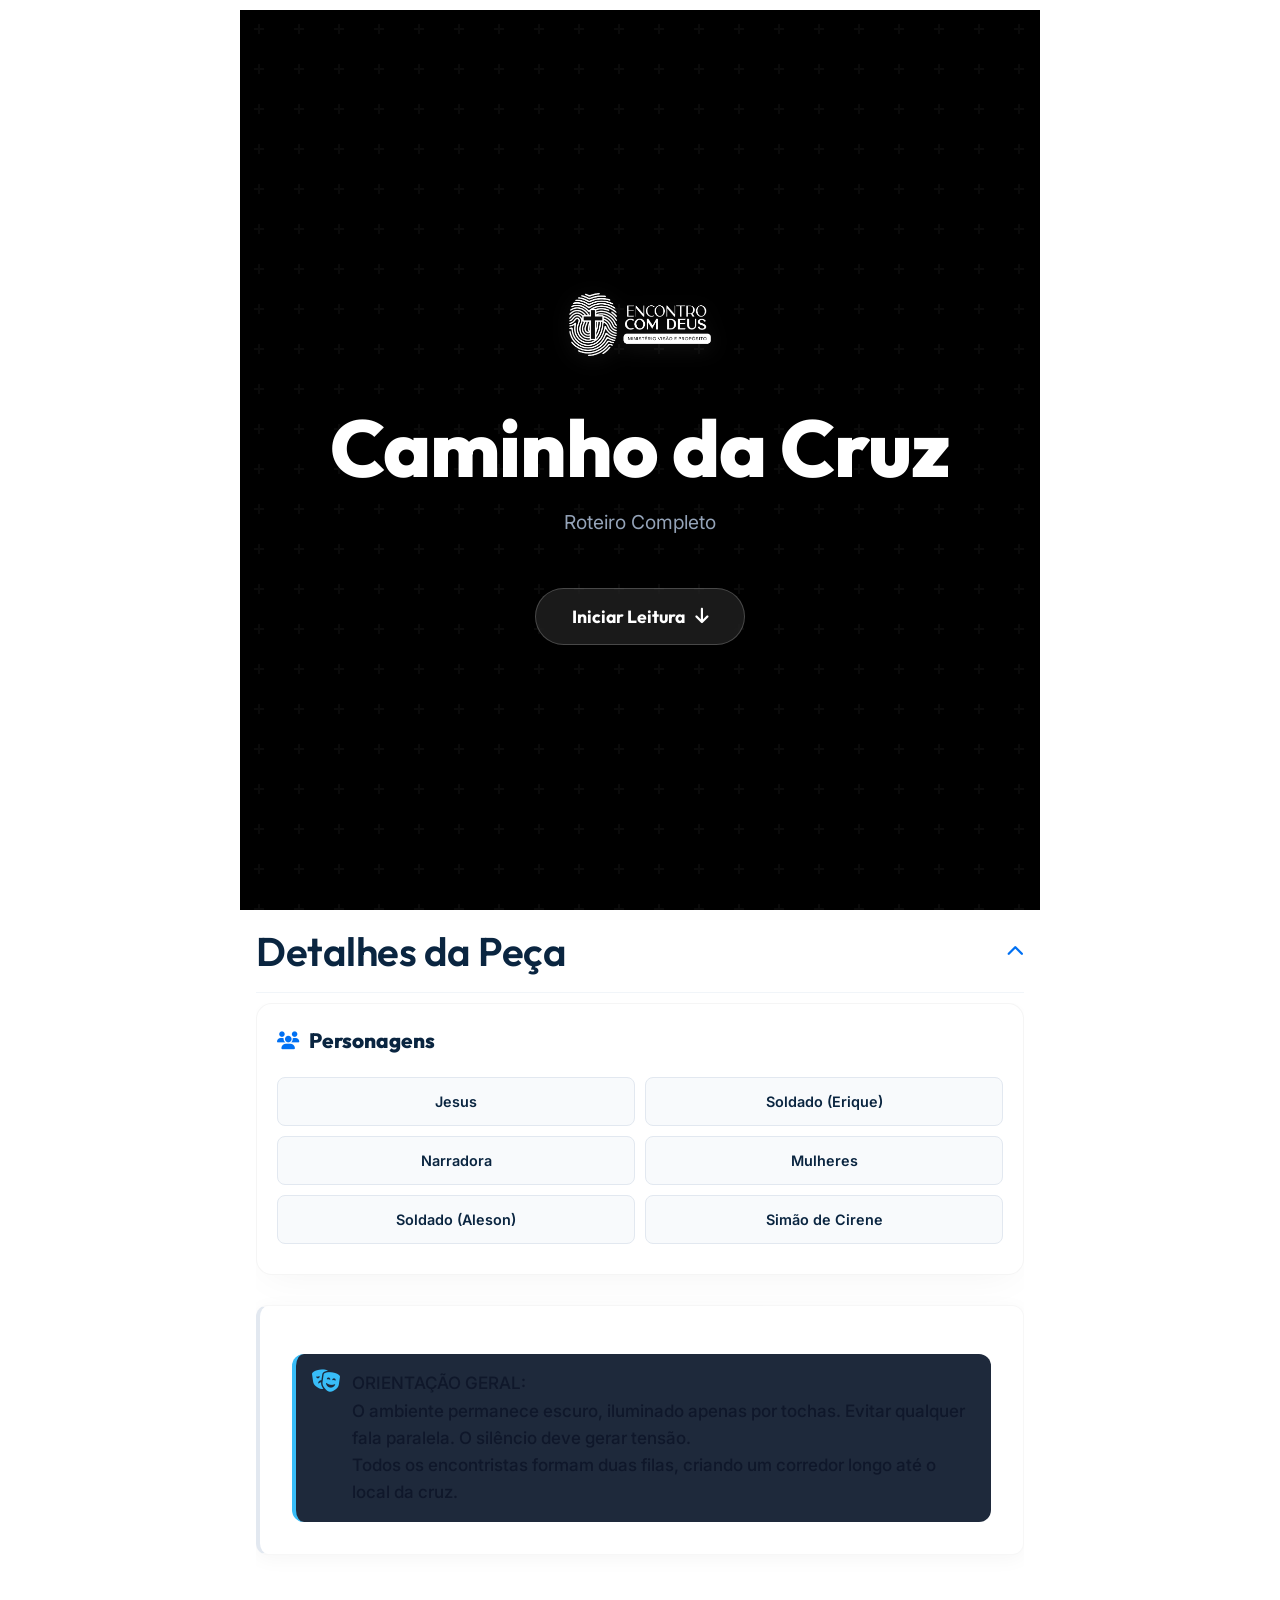
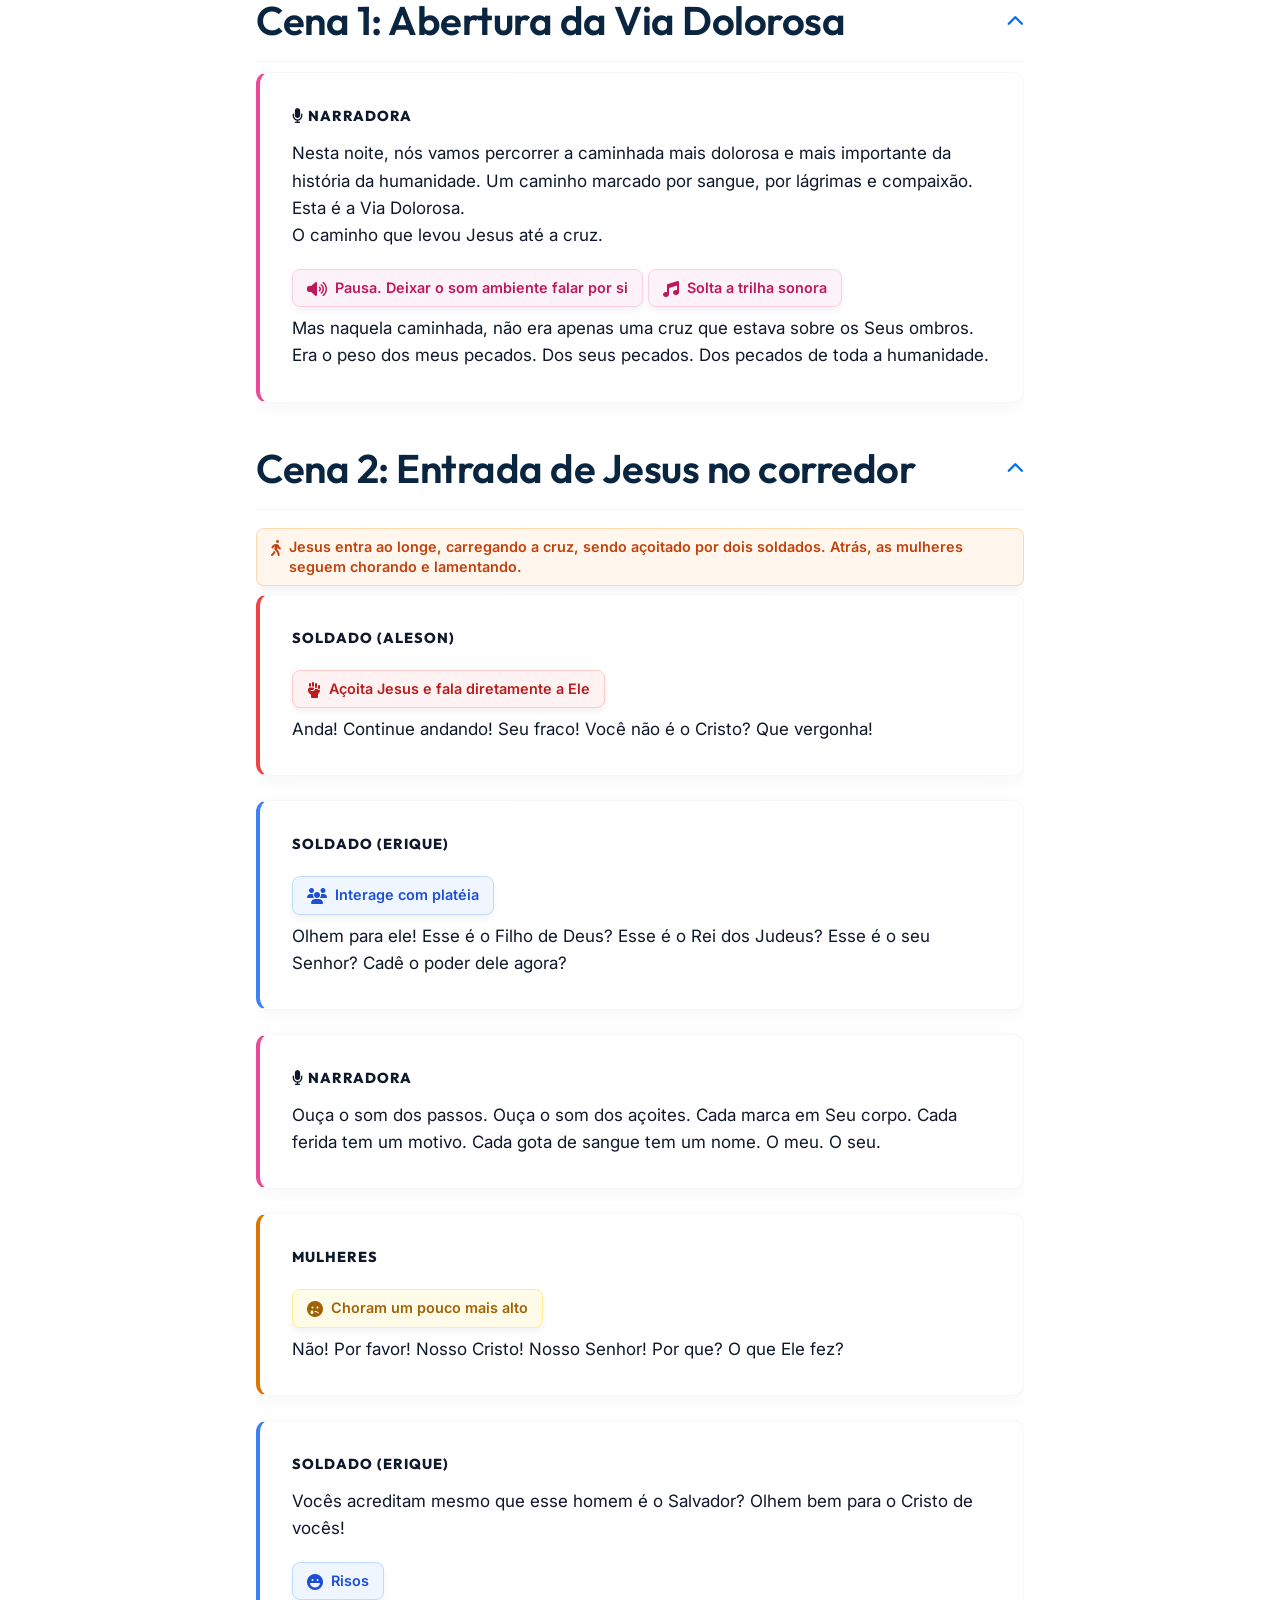
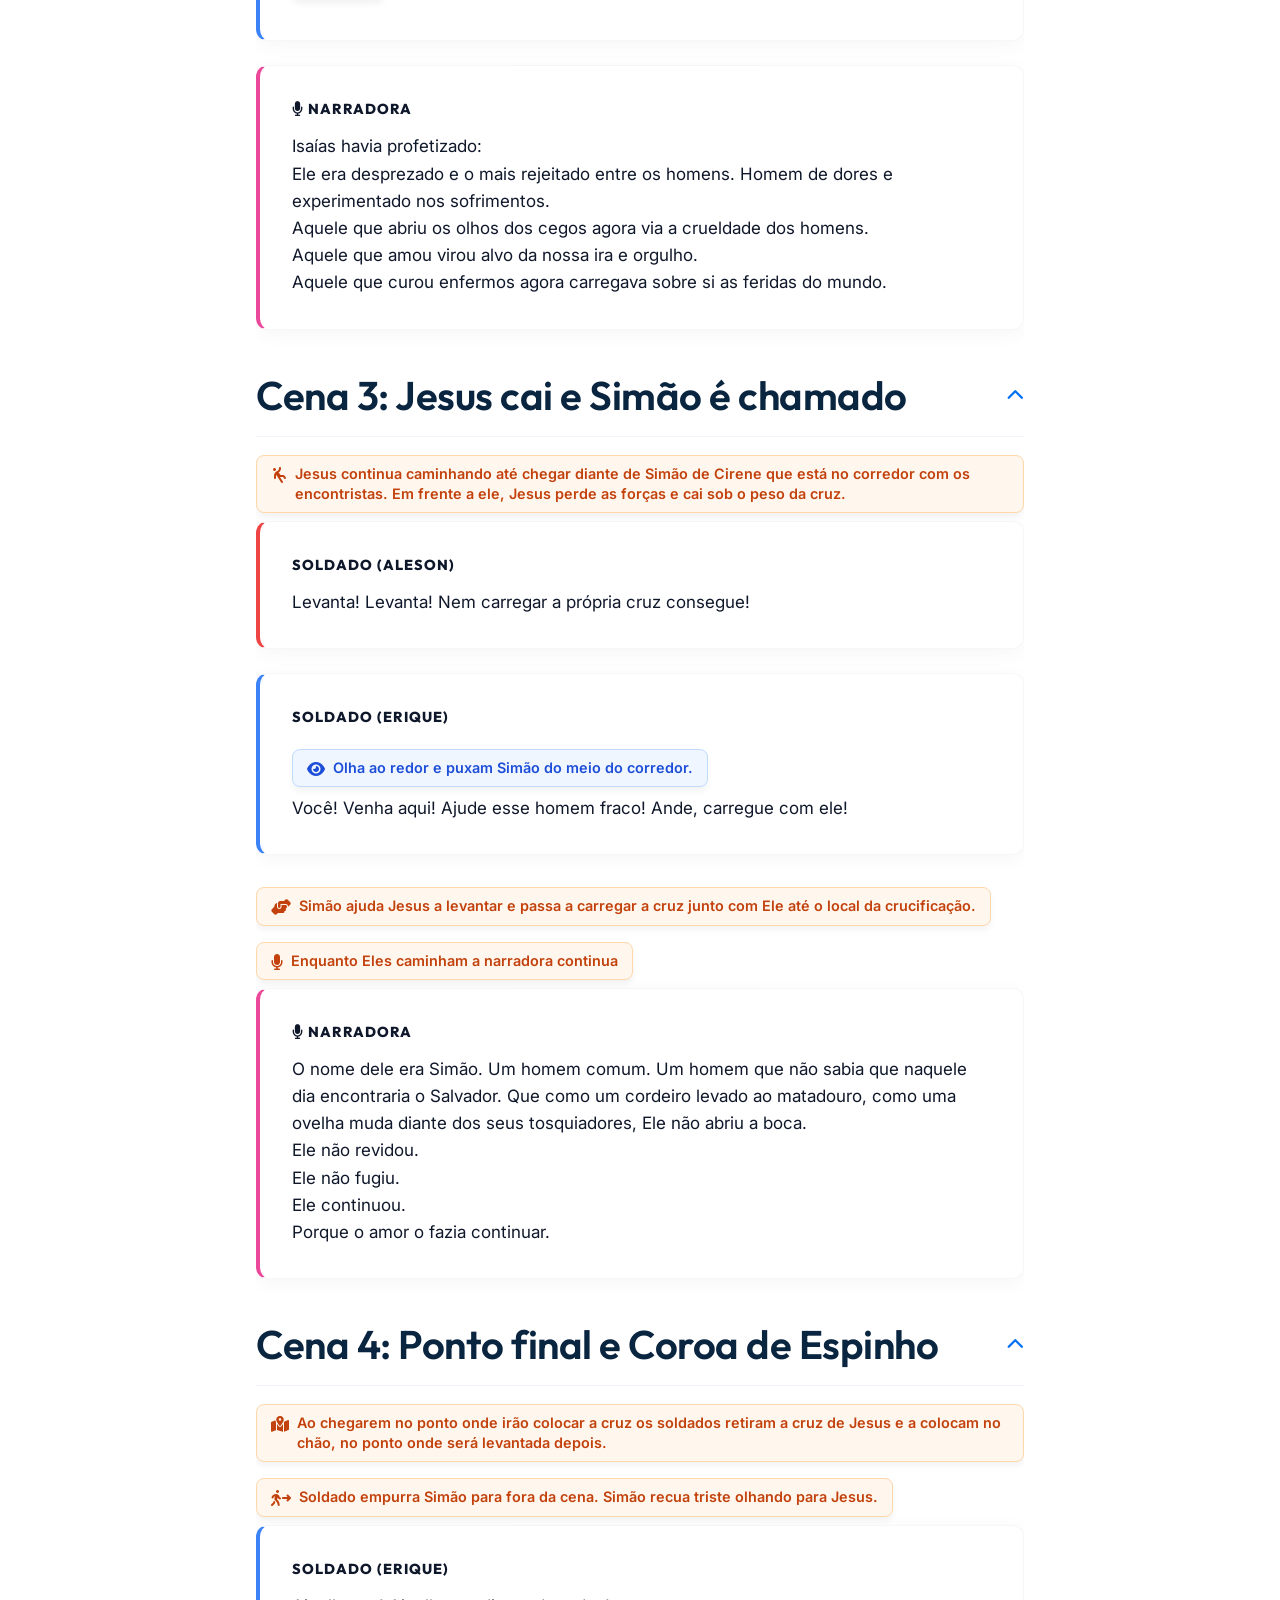
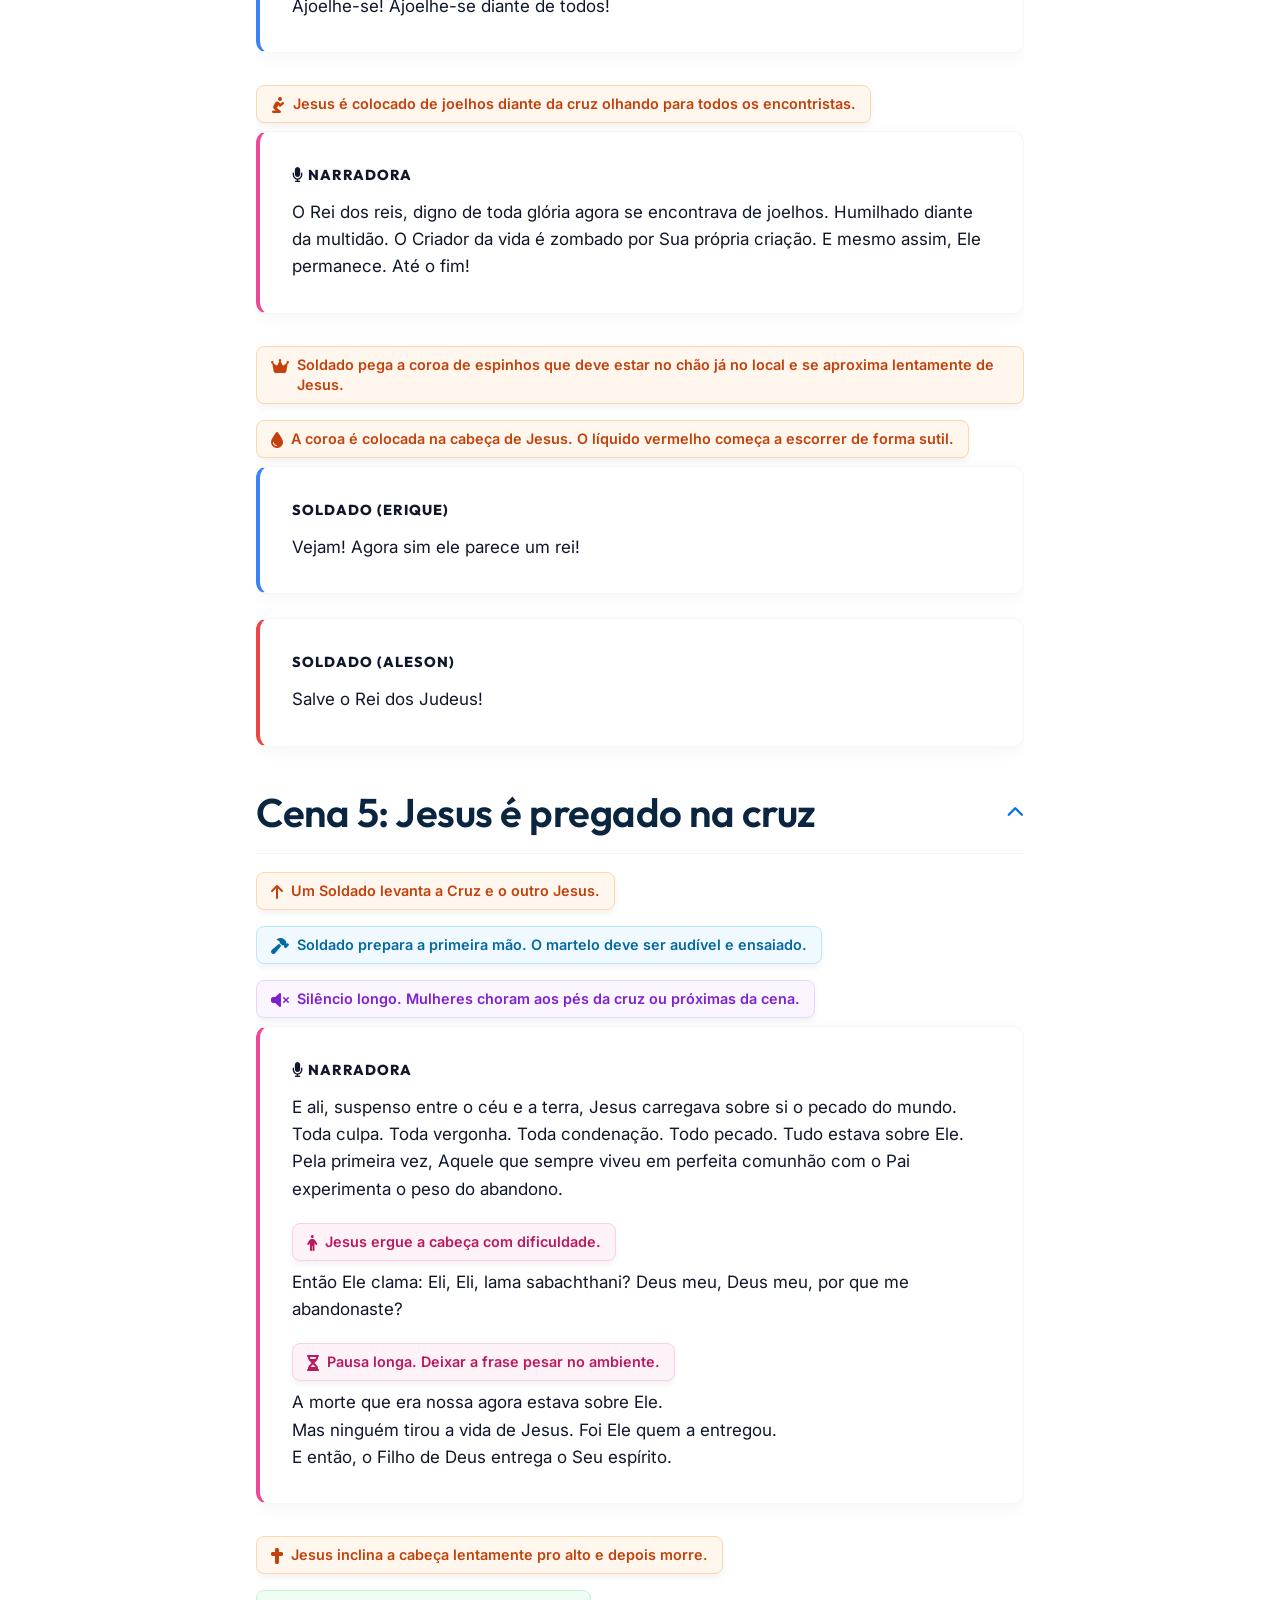
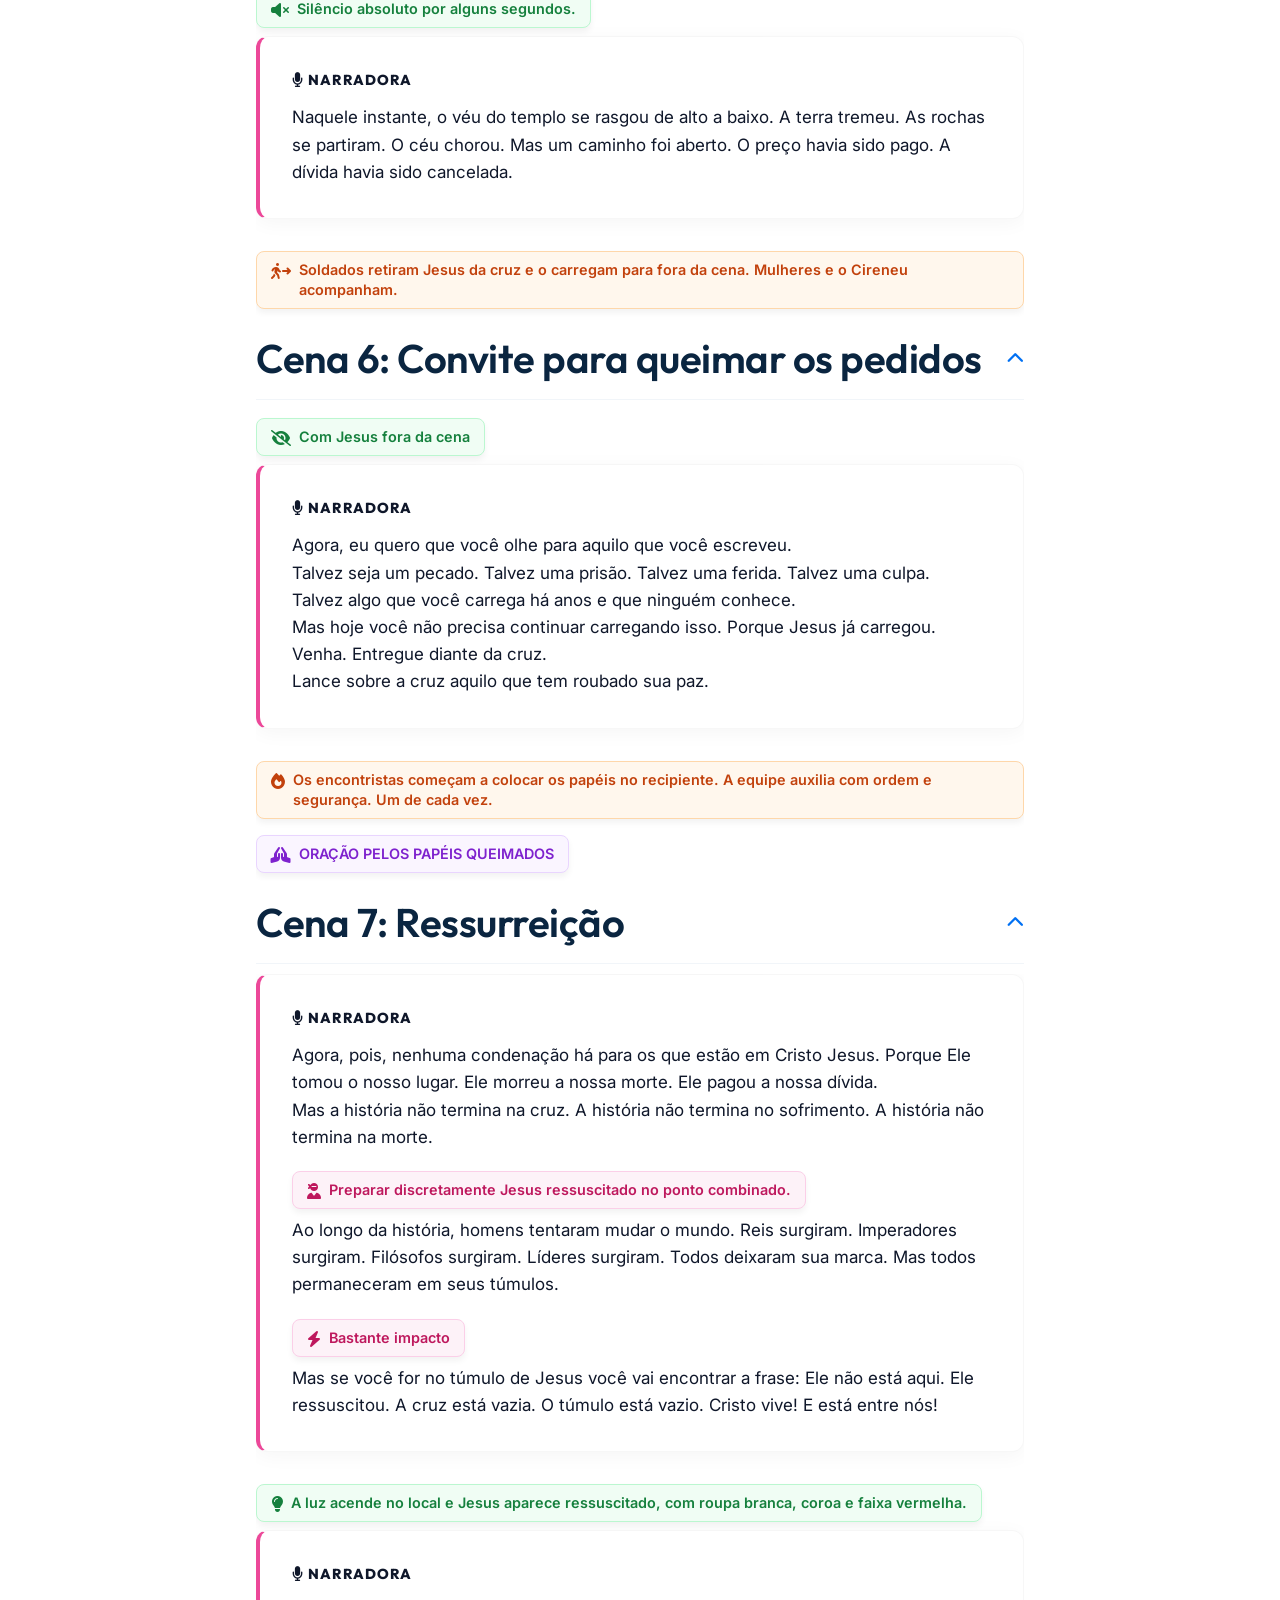
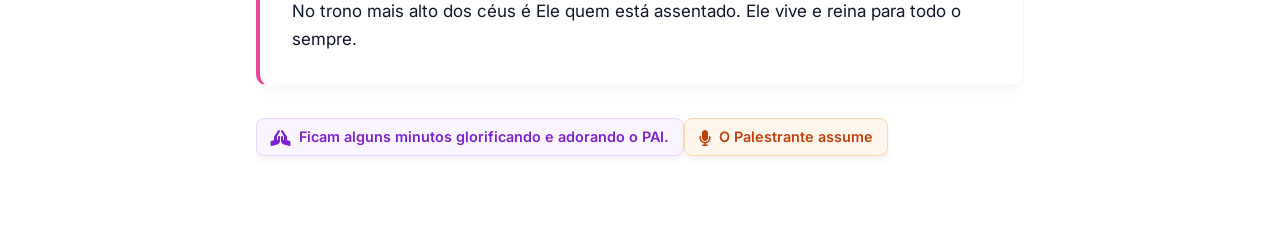
==== index.html @ 84a4c834 "Mover arquivos do WebApp para a raiz do repositório para o Vercel e remover markdown antigo" ====
﻿<!DOCTYPE html>
<html lang="pt-BR">
<head>
    <meta charset="UTF-8">
    <meta name="viewport" content="width=device-width, initial-scale=1.0">
    <title>Caminho da Cruz - Roteiro</title>
    <link rel="preconnect" href="https://fonts.googleapis.com">
    <link rel="preconnect" href="https://fonts.gstatic.com" crossorigin>
    <link href="https://fonts.googleapis.com/css2?family=Inter:wght@300;400;500;600;700&family=Outfit:wght@400;500;600;700;800&display=swap" rel="stylesheet">
    <link rel="stylesheet" href="https://cdnjs.cloudflare.com/ajax/libs/font-awesome/6.4.0/css/all.min.css">
    <link rel="icon" type="image/svg+xml" href="favicon.svg">
    <link rel="stylesheet" href="style.css">

    <meta property="og:title" content="Caminho da Cruz - Roteiro Teatral">
    <meta property="og:description" content="Roteiro completo da peça teatral 'Caminho da Cruz'.">
    <meta property="og:image" content="simbol-encontro-horizontal-claro.png">
    <meta property="og:url" content="">
    <meta property="og:type" content="website">
    <meta name="twitter:card" content="summary_large_image">
</head>
<body>

<nav class="top-nav hidden" id="top-nav">
    <div class="nav-content">
        <div class="header-left">
            <button id="menu-btn" aria-label="Menu" onclick="toggleMenu()"><i class="fa-solid fa-bars"></i></button>
            <span class="current-scene-title" id="current-scene">Detalhes da Peça</span>
        </div>
        <div class="header-right">
            <span class="progress-text" id="progress-text">0%</span>
            <button id="fullscreen-btn" aria-label="Tela Cheia" title="Tela Cheia" onclick="toggleFullscreen()"><i class="fa-solid fa-expand"></i></button>
        </div>
    </div>
    <div class="progress-bar-container">
        <div class="progress-bar" id="progress-bar"></div>
    </div>
</nav>

<!-- Drawer Menu -->
<div class="drawer-overlay" id="drawer-overlay" onclick="toggleMenu()"></div>
<div class="drawer-menu" id="drawer-menu">
    <div class="drawer-header">
        <h3>Índice</h3>
        <button id="close-menu-btn" onclick="toggleMenu()" title="Fechar menu" aria-label="Fechar menu"><i class="fa-solid fa-xmark"></i></button>
    </div>
    <ul class="drawer-list" id="drawer-list">
        <!-- JS vai preencher -->
    </ul>
</div>

<main>
    <!-- Hero Section -->
    <section class="hero" id="scene-1" data-title="Capa">
        <div class="hero-content">
            <img src="simbol-encontro-horizontal-claro.png" alt="Encontro com Deus" class="hero-logo">
            <h1 class="hero-title">Caminho da Cruz</h1>
            <p class="hero-subtitle">Roteiro Completo</p>
            <button class="btn-primary" onclick="startReading()">Iniciar Leitura <i class="fa-solid fa-arrow-down"></i></button>
        </div>
    </section>

    <!-- Scene 1: Detalhes -->
    <section class="scene-section expanded" id="scene-2" data-title="Detalhes da Peça">
        <div class="scene-header accordion-header" onclick="toggleScene(this)">
            <div class="scene-title-wrapper">
                <h2 class="scene-title">Detalhes da Peça</h2>
                <i class="fa-solid fa-chevron-down toggle-icon"></i>
            </div>
            <div class="scene-divider"></div>
        </div>
        <div class="scene-content">
            <div class="card info-card">
                <h3><i class="fa-solid fa-users"></i> Personagens</h3>
                <div class="characters-grid">
                    <div class="char-item">Jesus</div>
                    <div class="char-item">Narradora</div>
                    <div class="char-item">Soldado (Aleson)</div>
                    <div class="char-item">Soldado (Erique)</div>
                    <div class="char-item">Mulheres</div>
                    <div class="char-item">Simão de Cirene</div>
                </div>
            </div>
            <div class="dialogue-card">
                <p class="block-direction"><i class="fa-solid fa-masks-theater"></i> ORIENTAÇÃO GERAL:<br>O ambiente permanece escuro, iluminado apenas por tochas. Evitar qualquer fala paralela. O silêncio deve gerar tensão.<br>Todos os encontristas formam duas filas, criando um corredor longo até o local da cruz.</p>
            </div>
        </div>
    </section>

    <!-- Cena 1 -->
    <section class="scene-section expanded" id="scene-3" data-title="Cena 1: Abertura da Via Dolorosa">
        <div class="scene-header accordion-header" onclick="toggleScene(this)">
            <div class="scene-title-wrapper">
                <h2 class="scene-title">Cena 1: Abertura da Via Dolorosa</h2>
                <i class="fa-solid fa-chevron-down toggle-icon"></i>
            </div>
            <div class="scene-divider"></div>
        </div>
        <div class="scene-content">
            <div class="dialogue-card c-narracao">
                <div class="char-header narrador-header"><div class="char-main"><i class="fa-solid fa-microphone"></i> NARRADORA</div></div>
                <p>Nesta noite, nós vamos percorrer a caminhada mais dolorosa e mais importante da história da humanidade. Um caminho marcado por sangue, por lágrimas e compaixão.<br>Esta é a Via Dolorosa.<br>O caminho que levou Jesus até a cruz.</p>
                <span class="stage-direction sd-audio"><i class="fa-solid fa-volume-high"></i> Pausa. Deixar o som ambiente falar por si</span>
                <span class="stage-direction sd-audio"><i class="fa-solid fa-music"></i> Solta a trilha sonora</span>
                <p>Mas naquela caminhada, não era apenas uma cruz que estava sobre os Seus ombros. Era o peso dos meus pecados. Dos seus pecados. Dos pecados de toda a humanidade.</p>
            </div>
        </div>
    </section>

    <!-- Cena 2 -->
    <section class="scene-section expanded" id="scene-4" data-title="Cena 2: Entrada de Jesus no corredor">
        <div class="scene-header accordion-header" onclick="toggleScene(this)">
            <div class="scene-title-wrapper">
                <h2 class="scene-title">Cena 2: Entrada de Jesus no corredor</h2>
                <i class="fa-solid fa-chevron-down toggle-icon"></i>
            </div>
            <div class="scene-divider"></div>
        </div>
        <div class="scene-content">
            <span class="stage-direction sd-action"><i class="fa-solid fa-person-walking"></i> Jesus entra ao longe, carregando a cruz, sendo açoitado por dois soldados. Atrás, as mulheres seguem chorando e lamentando.</span>
            <div class="dialogue-card c-soldado1">
                <div class="char-header"><div class="char-main">SOLDADO (ALESON)</div></div>
                <span class="stage-direction sd-action"><i class="fa-solid fa-hand-fist"></i> Açoita Jesus e fala diretamente a Ele</span>
                <p>Anda! Continue andando! Seu fraco! Você não é o Cristo? Que vergonha!</p>
            </div>
            <div class="dialogue-card c-soldado2">
                <div class="char-header"><div class="char-main">SOLDADO (ERIQUE)</div></div>
                <span class="stage-direction sd-emotion"><i class="fa-solid fa-users"></i> Interage com platéia</span>
                <p>Olhem para ele! Esse é o Filho de Deus? Esse é o Rei dos Judeus? Esse é o seu Senhor? Cadê o poder dele agora?</p>
            </div>
            <div class="dialogue-card c-narracao">
                <div class="char-header narrador-header"><div class="char-main"><i class="fa-solid fa-microphone"></i> NARRADORA</div></div>
                <p>Ouça o som dos passos. Ouça o som dos açoites. Cada marca em Seu corpo. Cada ferida tem um motivo. Cada gota de sangue tem um nome. O meu. O seu.</p>
            </div>
            <div class="dialogue-card c-mulheres">
                <div class="char-header"><div class="char-main">MULHERES</div></div>
                <span class="stage-direction sd-emotion"><i class="fa-solid fa-face-sad-tear"></i> Choram um pouco mais alto</span>
                <p>Não! Por favor! Nosso Cristo! Nosso Senhor! Por que? O que Ele fez?</p>
            </div>
            <div class="dialogue-card c-soldado2">
                <div class="char-header"><div class="char-main">SOLDADO (ERIQUE)</div></div>
                <p>Vocês acreditam mesmo que esse homem é o Salvador? Olhem bem para o Cristo de vocês!</p>
                <span class="stage-direction sd-emotion"><i class="fa-solid fa-face-laugh"></i> Risos</span>
            </div>
            <div class="dialogue-card c-narracao">
                <div class="char-header narrador-header"><div class="char-main"><i class="fa-solid fa-microphone"></i> NARRADORA</div></div>
                <p>Isaías havia profetizado:<br>Ele era desprezado e o mais rejeitado entre os homens. Homem de dores e experimentado nos sofrimentos.<br>Aquele que abriu os olhos dos cegos agora via a crueldade dos homens.<br>Aquele que amou virou alvo da nossa ira e orgulho.<br>Aquele que curou enfermos agora carregava sobre si as feridas do mundo.</p>
            </div>
        </div>
    </section>

    <!-- Cena 3 -->
    <section class="scene-section expanded" id="scene-5" data-title="Cena 3: Jesus cai e Simão é chamado">
        <div class="scene-header accordion-header" onclick="toggleScene(this)">
            <div class="scene-title-wrapper">
                <h2 class="scene-title">Cena 3: Jesus cai e Simão é chamado</h2>
                <i class="fa-solid fa-chevron-down toggle-icon"></i>
            </div>
            <div class="scene-divider"></div>
        </div>
        <div class="scene-content">
            <span class="stage-direction sd-action"><i class="fa-solid fa-person-falling"></i> Jesus continua caminhando até chegar diante de Simão de Cirene que está no corredor com os encontristas. Em frente a ele, Jesus perde as forças e cai sob o peso da cruz.</span>
            <div class="dialogue-card c-soldado1">
                <div class="char-header"><div class="char-main">SOLDADO (ALESON)</div></div>
                <p>Levanta! Levanta! Nem carregar a própria cruz consegue!</p>
            </div>
            <div class="dialogue-card c-soldado2">
                <div class="char-header"><div class="char-main">SOLDADO (ERIQUE)</div></div>
                <span class="stage-direction sd-action"><i class="fa-solid fa-eye"></i> Olha ao redor e puxam Simão do meio do corredor.</span>
                <p>Você! Venha aqui! Ajude esse homem fraco! Ande, carregue com ele!</p>
            </div>
            <span class="stage-direction sd-action"><i class="fa-solid fa-handshake-angle"></i> Simão ajuda Jesus a levantar e passa a carregar a cruz junto com Ele até o local da crucificação.</span>
            <span class="stage-direction sd-action"><i class="fa-solid fa-microphone"></i> Enquanto Eles caminham a narradora continua</span>
            <div class="dialogue-card c-narracao">
                <div class="char-header narrador-header"><div class="char-main"><i class="fa-solid fa-microphone"></i> NARRADORA</div></div>
                <p>O nome dele era Simão. Um homem comum. Um homem que não sabia que naquele dia encontraria o Salvador. Que como um cordeiro levado ao matadouro, como uma ovelha muda diante dos seus tosquiadores, Ele não abriu a boca.<br>Ele não revidou.<br>Ele não fugiu.<br>Ele continuou.<br>Porque o amor o fazia continuar.</p>
            </div>
        </div>
    </section>

    <!-- Cena 4 -->
    <section class="scene-section expanded" id="scene-6" data-title="Cena 4: Ponto final e Coroa de Espinho">
        <div class="scene-header accordion-header" onclick="toggleScene(this)">
            <div class="scene-title-wrapper">
                <h2 class="scene-title">Cena 4: Ponto final e Coroa de Espinho</h2>
                <i class="fa-solid fa-chevron-down toggle-icon"></i>
            </div>
            <div class="scene-divider"></div>
        </div>
        <div class="scene-content">
            <span class="stage-direction sd-action"><i class="fa-solid fa-map-location-dot"></i> Ao chegarem no ponto onde irão colocar a cruz os soldados retiram a cruz de Jesus e a colocam no chão, no ponto onde será levantada depois.</span><span class="stage-direction sd-action"><i class="fa-solid fa-person-walking-arrow-right"></i> Soldado empurra Simão para fora da cena. Simão recua triste olhando para Jesus.</span>
            <div class="dialogue-card c-soldado2">
                <div class="char-header"><div class="char-main">SOLDADO (ERIQUE)</div></div>
                <p>Ajoelhe-se! Ajoelhe-se diante de todos!</p>
            </div>
            <span class="stage-direction sd-action"><i class="fa-solid fa-person-praying"></i> Jesus é colocado de joelhos diante da cruz olhando para todos os encontristas.</span>
            <div class="dialogue-card c-narracao">
                <div class="char-header narrador-header"><div class="char-main"><i class="fa-solid fa-microphone"></i> NARRADORA</div></div>
                <p>O Rei dos reis, digno de toda glória agora se encontrava de joelhos. Humilhado diante da multidão. O Criador da vida é zombado por Sua própria criação. E mesmo assim, Ele permanece. Até o fim!</p>
            </div>
            <span class="stage-direction sd-action"><i class="fa-solid fa-crown"></i> Soldado pega a coroa de espinhos que deve estar no chão já no local e se aproxima lentamente de Jesus.</span><span class="stage-direction sd-action"><i class="fa-solid fa-droplet"></i> A coroa é colocada na cabeça de Jesus. O líquido vermelho começa a escorrer de forma sutil.</span>
            <div class="dialogue-card c-soldado2">
                <div class="char-header"><div class="char-main">SOLDADO (ERIQUE)</div></div>
                <p>Vejam! Agora sim ele parece um rei!</p>
            </div>
            <div class="dialogue-card c-soldado1">
                <div class="char-header"><div class="char-main">SOLDADO (ALESON)</div></div>
                <p>Salve o Rei dos Judeus!</p>
            </div>
        </div>
    </section>

    <!-- Cena 5 -->
    <section class="scene-section expanded" id="scene-7" data-title="Cena 5: Jesus é pregado na cruz">
        <div class="scene-header accordion-header" onclick="toggleScene(this)">
            <div class="scene-title-wrapper">
                <h2 class="scene-title">Cena 5: Jesus é pregado na cruz</h2>
                <i class="fa-solid fa-chevron-down toggle-icon"></i>
            </div>
            <div class="scene-divider"></div>
        </div>
        <div class="scene-content">
            <span class="stage-direction sd-action"><i class="fa-solid fa-arrow-up"></i> Um Soldado levanta a Cruz e o outro Jesus.</span><span class="stage-direction sd-audio"><i class="fa-solid fa-hammer"></i> Soldado prepara a primeira mão. O martelo deve ser audível e ensaiado.</span><span class="stage-direction sd-emotion"><i class="fa-solid fa-volume-xmark"></i> Silêncio longo. Mulheres choram aos pés da cruz ou próximas da cena.</span>
            <div class="dialogue-card c-narracao">
                <div class="char-header narrador-header"><div class="char-main"><i class="fa-solid fa-microphone"></i> NARRADORA</div></div>
                <p>E ali, suspenso entre o céu e a terra, Jesus carregava sobre si o pecado do mundo.<br>Toda culpa. Toda vergonha. Toda condenação. Todo pecado. Tudo estava sobre Ele.<br>Pela primeira vez, Aquele que sempre viveu em perfeita comunhão com o Pai experimenta o peso do abandono.</p>
                <span class="stage-direction sd-action"><i class="fa-solid fa-person"></i> Jesus ergue a cabeça com dificuldade.</span>
                <p>Então Ele clama: Eli, Eli, lama sabachthani? Deus meu, Deus meu, por que me abandonaste?</p>
                <span class="stage-direction sd-tech"><i class="fa-solid fa-hourglass-half"></i> Pausa longa. Deixar a frase pesar no ambiente.</span>
                <p>A morte que era nossa agora estava sobre Ele.<br>Mas ninguém tirou a vida de Jesus. Foi Ele quem a entregou.<br>E então, o Filho de Deus entrega o Seu espírito.</p>
            </div>
            <span class="stage-direction sd-action"><i class="fa-solid fa-cross"></i> Jesus inclina a cabeça lentamente pro alto e depois morre.</span><span class="stage-direction sd-tech"><i class="fa-solid fa-volume-xmark"></i> Silêncio absoluto por alguns segundos.</span>
            <div class="dialogue-card c-narracao">
                <div class="char-header narrador-header"><div class="char-main"><i class="fa-solid fa-microphone"></i> NARRADORA</div></div>
                <p>Naquele instante, o véu do templo se rasgou de alto a baixo. A terra tremeu. As rochas se partiram. O céu chorou. Mas um caminho foi aberto. O preço havia sido pago. A dívida havia sido cancelada.</p>
            </div>
            <span class="stage-direction sd-action"><i class="fa-solid fa-person-walking-arrow-right"></i> Soldados retiram Jesus da cruz e o carregam para fora da cena. Mulheres e o Cireneu acompanham.</span>
        </div>
    </section>

    <!-- Cena 6 -->
    <section class="scene-section expanded" id="scene-8" data-title="Cena 6: Convite para queimar os pedidos">
        <div class="scene-header accordion-header" onclick="toggleScene(this)">
            <div class="scene-title-wrapper">
                <h2 class="scene-title">Cena 6: Convite para queimar os pedidos</h2>
                <i class="fa-solid fa-chevron-down toggle-icon"></i>
            </div>
            <div class="scene-divider"></div>
        </div>
        <div class="scene-content">
            <span class="stage-direction sd-tech"><i class="fa-solid fa-eye-slash"></i> Com Jesus fora da cena</span>
            <div class="dialogue-card c-narracao">
                <div class="char-header narrador-header"><div class="char-main"><i class="fa-solid fa-microphone"></i> NARRADORA</div></div>
                <p>Agora, eu quero que você olhe para aquilo que você escreveu.<br>Talvez seja um pecado. Talvez uma prisão. Talvez uma ferida. Talvez uma culpa.<br>Talvez algo que você carrega há anos e que ninguém conhece.<br>Mas hoje você não precisa continuar carregando isso. Porque Jesus já carregou.<br>Venha. Entregue diante da cruz.<br>Lance sobre a cruz aquilo que tem roubado sua paz.</p>
            </div>
            <span class="stage-direction sd-action"><i class="fa-solid fa-fire"></i> Os encontristas começam a colocar os papéis no recipiente. A equipe auxilia com ordem e segurança. Um de cada vez.</span><span class="stage-direction sd-emotion"><i class="fa-solid fa-hands-praying"></i> ORAÇÃO PELOS PAPÉIS QUEIMADOS</span>
        </div>
    </section>

    <!-- Cena 7 -->
    <section class="scene-section expanded" id="scene-9" data-title="Cena 7: Ressurreição">
        <div class="scene-header accordion-header" onclick="toggleScene(this)">
            <div class="scene-title-wrapper">
                <h2 class="scene-title">Cena 7: Ressurreição</h2>
                <i class="fa-solid fa-chevron-down toggle-icon"></i>
            </div>
            <div class="scene-divider"></div>
        </div>
        <div class="scene-content">
            <div class="dialogue-card c-narracao">
                <div class="char-header narrador-header"><div class="char-main"><i class="fa-solid fa-microphone"></i> NARRADORA</div></div>
                <p>Agora, pois, nenhuma condenação há para os que estão em Cristo Jesus. Porque Ele tomou o nosso lugar. Ele morreu a nossa morte. Ele pagou a nossa dívida.<br>Mas a história não termina na cruz. A história não termina no sofrimento. A história não termina na morte.</p>
                <span class="stage-direction sd-tech"><i class="fa-solid fa-user-ninja"></i> Preparar discretamente Jesus ressuscitado no ponto combinado.</span>
                <p>Ao longo da história, homens tentaram mudar o mundo. Reis surgiram. Imperadores surgiram. Filósofos surgiram. Líderes surgiram. Todos deixaram sua marca. Mas todos permaneceram em seus túmulos.</p>
                <span class="stage-direction sd-emotion"><i class="fa-solid fa-bolt"></i> Bastante impacto</span>
                <p>Mas se você for no túmulo de Jesus você vai encontrar a frase: Ele não está aqui. Ele ressuscitou. A cruz está vazia. O túmulo está vazio. Cristo vive! E está entre nós!</p>
            </div>
            <span class="stage-direction sd-tech"><i class="fa-solid fa-lightbulb"></i> A luz acende no local e Jesus aparece ressuscitado, com roupa branca, coroa e faixa vermelha.</span>
            <div class="dialogue-card c-narracao">
                <div class="char-header narrador-header"><div class="char-main"><i class="fa-solid fa-microphone"></i> NARRADORA</div></div>
                <p>No trono mais alto dos céus é Ele quem está assentado. Ele vive e reina para todo o sempre.</p>
            </div>
            <span class="stage-direction sd-emotion"><i class="fa-solid fa-hands-praying"></i> Ficam alguns minutos glorificando e adorando o PAI.</span><span class="stage-direction sd-action"><i class="fa-solid fa-microphone"></i> O Palestrante assume</span>
        </div>
    </section>

</main>

<script src="script.js"></script>
</body>
</html>
---- style.css ----
@import url('https://fonts.googleapis.com/css2?family=Inter:wght@400;500;600;700&family=Outfit:wght@400;600;700;800&display=swap');

:root {
    --primary: #0A2540;
    --secondary: #0070F3;
    --accent: #EBF4FF;
    --bg-color: #FFFFFF;
    --card-bg: #FFFFFF;
    --text-dark: #0f172a;
    --text-body: #334155;
    --text-muted: #64748B;
    --white: #FFFFFF;
    
    /* Character colors for borders and tags */
    --c-rafa: #ec4899;
    --c-carlos: #3b82f6;
    --c-inimigo: #1e293b;
    --c-manu: #10b981;
    --c-lc: #ef4444;
    --c-bia: #a855f7;
    --c-religiao: #64748b;
    --c-dono: #b91c1c;
    --c-mulheres: #f43f5e;
    --c-pai: #0ea5e9;
    --c-recrutadora: #14b8a6;
    --c-jesus: #eab308;
    --c-narrador: #475569;

    --header-height: 60px;
    --max-width: 800px;
}

* { margin: 0; padding: 0; box-sizing: border-box; -webkit-tap-highlight-color: transparent; }

body {
    font-family: 'Inter', sans-serif;
    color: var(--text-body);
    background-color: var(--bg-color);
    line-height: 1.6;
    font-size: 17px;
}

@media (max-width: 768px) {
    body { font-size: 16px; }
}

/* Header & Progress Bar */
.top-nav {
    position: fixed; top: 0; left: 0; width: 100%; height: var(--header-height);
    background-color: rgba(15, 23, 42, 0.9);
    -webkit-backdrop-filter: blur(12px); backdrop-filter: blur(12px);
    z-index: 1000;
    display: flex; flex-direction: column; justify-content: center;
    transition: transform 0.4s ease, opacity 0.4s ease;
}

.top-nav.hidden {
    transform: translateY(-100%);
    opacity: 0;
}

.nav-content {
    display: flex; justify-content: space-between; align-items: center;
    padding: 0 16px; height: 100%; max-width: var(--max-width); margin: 0 auto; width: 100%;
}

.header-left, .header-right { display: flex; align-items: center; gap: 12px; }

#menu-btn, #fullscreen-btn {
    background: transparent; border: none; color: white; font-size: 1.2rem; cursor: pointer;
    padding: 8px; border-radius: 8px; transition: background 0.2s;
}
#menu-btn:hover, #fullscreen-btn:hover { background: rgba(255,255,255,0.1); }

.current-scene-title {
    font-family: 'Outfit', sans-serif; font-weight: 600; color: white; font-size: 0.95rem;
    white-space: nowrap; overflow: hidden; text-overflow: ellipsis; max-width: 150px;
}

@media (min-width: 768px) { .current-scene-title { max-width: 300px; font-size: 1.1rem; } }

.progress-text { font-family: 'Outfit', sans-serif; font-weight: 700; color: #60a5fa; font-size: 0.9rem; }

.progress-bar-container { height: 3px; width: 100%; background-color: rgba(255,255,255,0.1); position: absolute; bottom: -1px; }
.progress-bar { height: 100%; background: linear-gradient(90deg, #38bdf8, #818cf8); width: 0%; transition: width 0.1s linear; border-radius: 0 3px 3px 0; }

/* Drawer Menu */
.drawer-overlay {
    position: fixed; top: 0; left: 0; width: 100vw; height: 100vh;
    background: rgba(0,0,0,0.5); -webkit-backdrop-filter: blur(4px); backdrop-filter: blur(4px);
    z-index: 1001; opacity: 0; pointer-events: none; transition: opacity 0.3s;
}
.drawer-overlay.active { opacity: 1; pointer-events: all; }

.drawer-menu {
    position: fixed; top: 0; left: -300px; width: 280px; height: 100vh;
    background: white; z-index: 1002; box-shadow: 2px 0 10px rgba(0,0,0,0.1);
    transition: left 0.3s cubic-bezier(0.4, 0, 0.2, 1);
    display: flex; flex-direction: column;
}
.drawer-menu.active { left: 0; }

.drawer-header {
    display: flex; justify-content: space-between; align-items: center;
    padding: 20px; border-bottom: 1px solid #f1f5f9;
}
.drawer-header h3 { font-family: 'Outfit', sans-serif; font-size: 1.2rem; color: var(--primary); }
#close-menu-btn { background: transparent; border: none; font-size: 1.2rem; cursor: pointer; color: var(--text-muted); }

.drawer-list { list-style: none; overflow-y: auto; flex: 1; padding: 10px 0; }
.drawer-list li { margin: 0; }
.drawer-list button {
    width: 100%; text-align: left; padding: 12px 20px; border: none; background: transparent;
    font-family: 'Inter', sans-serif; font-size: 0.95rem; color: var(--text-body);
    cursor: pointer; transition: background 0.2s; border-left: 3px solid transparent;
}
.drawer-list button:hover { background: #f8fafc; }
.drawer-list button.active { background: #eff6ff; color: #2563eb; border-left-color: #2563eb; font-weight: 600; }

/* Hero Section */
.hero {
    min-height: 100svh;
    background: #000000;
    display: flex; justify-content: center; align-items: center;
    color: var(--white); text-align: center;
    position: relative; overflow: hidden; padding: 20px;
}
/* Subtle plus pattern texture */
.hero::after {
    content: ''; position: absolute; top: 0; left: 0; right: 0; bottom: 0;
    background-image: url('data:image/svg+xml,%3Csvg width="40" height="40" viewBox="0 0 40 40" xmlns="http://www.w3.org/2000/svg"%3E%3Cpath d="M20 18v-4h-2v4h-4v2h4v4h2v-4h4v-2h-4z" fill="%23ffffff" fill-opacity="0.04" fill-rule="evenodd"/%3E%3C/svg%3E');
    pointer-events: none;
}
.hero-content {
    z-index: 2;
    display: flex; flex-direction: column; align-items: center;
}
.hero-logo { max-width: 180px; margin-bottom: 30px; filter: drop-shadow(0 4px 10px rgba(255,255,255,0.1)); }
.hero-title {
    font-family: 'Outfit', sans-serif; font-size: 3.5rem; font-weight: 800;
    margin-bottom: 15px; line-height: 1.1; letter-spacing: -1px;
}
.hero-subtitle { font-family: 'Inter', sans-serif; font-size: 1.2rem; color: #94a3b8; margin-bottom: 50px; font-weight: 400; }
.hero .btn-primary {
    background: rgba(255, 255, 255, 0.1); color: white; padding: 16px 36px; border-radius: 100px;
    font-family: 'Outfit', sans-serif; font-size: 1.1rem; font-weight: 700;
    border: 1px solid rgba(255, 255, 255, 0.2); cursor: pointer; transition: all 0.3s ease; display: inline-flex; align-items: center; gap: 10px;
    -webkit-backdrop-filter: blur(8px); backdrop-filter: blur(8px);
}
.hero .btn-primary:hover {
    background: rgba(255, 255, 255, 0.2);
}
.hero .btn-primary:active { transform: scale(0.95); }

/* Trigger Warning */
.trigger-warning {
    background: #fef2f2; color: #991b1b; padding: 16px 20px;
    max-width: var(--max-width); margin: 0 auto; text-align: center;
    border-bottom: 1px solid #fee2e2;
}
.warning-content { display: flex; align-items: center; justify-content: center; gap: 12px; font-size: 0.9rem; }

/* Main Container */
main { max-width: var(--max-width); margin: 0 auto; padding-bottom: 80px; }

/* Scene Sections & Accordions */
.scene-section { margin-top: 0; padding: 0 16px; scroll-margin-top: calc(var(--header-height) + 20px); }
.scene-header { text-align: left; cursor: pointer; -webkit-user-select: none; user-select: none; transition: opacity 0.2s; margin-bottom: 10px; }
.scene-header:hover { opacity: 0.8; }
.scene-title-wrapper { 
    display: flex; justify-content: space-between; align-items: center; 
    padding: 15px 0; margin-bottom: 10px; 
    border-bottom: 1px solid #f1f5f9;
    gap: 15px;
}
.scene-title { 
    font-family: 'Outfit', sans-serif; font-size: 1.15rem; font-weight: 600; 
    color: var(--primary); letter-spacing: -0.5px; margin-bottom: 0;
    line-height: 1.3; word-break: break-word; 
}
.toggle-icon { flex-shrink: 0; }
.toggle-icon { font-size: 1.1rem; color: var(--secondary); transition: transform 0.4s cubic-bezier(0.16, 1, 0.3, 1); }
.scene-divider { display: none; }

/* Diferenciação para "Detalhes da Peça" */
#scene-1 { margin-top: 10px; }
#scene-1 .scene-title-wrapper {
    border-bottom: 1px dashed #cbd5e1;
    margin-bottom: 20px;
    padding: 10px 0;
}
#scene-1 .scene-title { 
    font-family: 'Inter', sans-serif; font-size: 0.95rem; font-weight: 700; 
    color: #64748b; text-transform: uppercase; letter-spacing: 2px; 
}
#scene-1 .toggle-icon { color: #94a3b8; font-size: 1rem; }

/* Accordion States */
.scene-content { 
    display: grid;
    grid-template-rows: 0fr;
    opacity: 0;
    transition: grid-template-rows 0.5s cubic-bezier(0.16, 1, 0.3, 1), opacity 0.4s ease;
}
.scene-section.expanded .scene-content { 
    grid-template-rows: 1fr;
    opacity: 1;
}
.scene-content-inner {
    overflow: hidden;
}
.scene-section.expanded .toggle-icon { transform: rotate(180deg); }


/* Music Cue Tag */
.music-cue {
    display: inline-block;
    background: #4f46e5;
    color: white;
    padding: 8px 16px;
    border-radius: 8px;
    font-size: 0.9rem;
    font-weight: 600;
    margin: 10px 0 24px 0;
    box-shadow: 0 4px 10px rgba(79, 70, 229, 0.2);
}
.music-cue i { margin-right: 8px; }

/* Dialogue Cards */
.dialogue-card {
    background: var(--card-bg); border-radius: 12px; padding: 24px; margin-bottom: 24px;
    box-shadow: 0 4px 20px rgba(0,0,0,0.04); border: 1px solid rgba(0,0,0,0.03);
    border-left: 4px solid #e2e8f0;
}

.char-header {
    display: flex; align-items: center; flex-wrap: wrap; gap: 8px; margin-bottom: 12px;
}
.char-main {
    font-family: 'Outfit', sans-serif; font-weight: 800; font-size: 0.9rem;
    color: var(--text-dark); text-transform: uppercase; letter-spacing: 1px;
}
.char-target {
    font-size: 0.8rem; color: var(--text-muted); font-weight: 500;
}

/* Dialog text */
.dialogue-card p { margin-bottom: 12px; color: var(--text-dark); }
.dialogue-card p:last-child { margin-bottom: 0; }

/* Stage Directions (Rubricas) */
.stage-direction {
    display: inline-flex; align-items: flex-start; gap: 8px; font-size: 0.9rem; font-weight: 600; font-style: normal;
    padding: 8px 14px; border-radius: 8px; border: 1px solid transparent;
    margin: 8px 0; line-height: 1.4; box-shadow: 0 4px 6px rgba(0,0,0,0.05); color: #475569; background: #f1f5f9;
}
.stage-direction i { margin-top: 3px; font-size: 1rem; color: #64748b; }

/* External Stage Directions (Direct children of scene-content) */
.scene-content > .stage-direction {
    display: flex;
    align-items: flex-start;
    gap: 12px;
    padding: 14px 18px;
    background: #ffffff;
    color: #0f172a;
    border: 2px solid #000000;
    border-radius: 10px;
    margin: 20px 0 28px 0;
    font-size: 0.95rem;
    font-weight: 700;
    box-shadow: 3px 3px 0px rgba(0,0,0,1);
}
.scene-content > .stage-direction::before {
    font-family: "Font Awesome 6 Free";
    font-weight: 900;
    content: "\f630";
    font-size: 1.2rem;
    color: #000000;
    flex-shrink: 0;
    margin-top: 2px;
}

.block-direction { display: flex; gap: 12px; margin: 16px 0; padding: 16px; border-radius: 12px; background: #1e293b; color: #f8fafc; border-left: 4px solid #38bdf8; font-weight: 500; }
.block-direction i { font-size: 1.4rem; color: #38bdf8; }

/* Tipos de Rubricas Globais */
.sd-action { background: #fff7ed; border-color: #fed7aa; color: #c2410c; }
.sd-action i { color: inherit; }

.sd-emotion { background: #faf5ff; border-color: #e9d5ff; color: #7e22ce; }
.sd-emotion i { color: inherit; }

.sd-tech { background: #f0fdf4; border-color: #bbf7d0; color: #15803d; }
.sd-tech i { color: inherit; }

.sd-audio { background: #f0f9ff; border-color: #bae6fd; color: #0369a1; }
.sd-audio i { color: inherit; }


/* Target Tags */
.char-target-tag {
    display: inline-flex; align-items: center; justify-content: center;
    padding: 2px 10px; border-radius: 6px; font-size: 0.75rem; font-weight: 800; letter-spacing: 0.5px;
    text-transform: uppercase;
}

/* Specific Characters */
.c-inimigo { background: #1e293b; border-left: 4px solid #000; }
.c-inimigo .char-header, .c-inimigo .char-main { color: #ffffff; }
.c-inimigo .char-target { color: #e2e8f0; }
.c-inimigo p { color: #f8fafc; }
.c-inimigo .stage-direction { background: #334155; color: #ffffff; border-color: #475569; }

.c-narracao { border-left-color: #ec4899; }
.c-narracao .stage-direction { background: #fdf2f8; border-color: #fbcfe8; color: #be185d; }

.c-rafa { border-left-color: var(--c-rafa); }
.c-rafa .stage-direction { background: #fdf2f8; border-color: #fbcfe8; color: #be185d; }

.c-carlos { border-left-color: var(--c-carlos); }
.c-carlos .stage-direction { background: #eff6ff; border-color: #bfdbfe; color: #1d4ed8; }

.c-manu { border-left-color: var(--c-manu); }
.c-manu .stage-direction { background: #ecfdf5; border-color: #a7f3d0; color: #047857; }

.c-lc { border-left-color: var(--c-lc); }
.c-lc .stage-direction { background: #fef2f2; border-color: #fecaca; color: #b91c1c; }

.c-bia { border-left-color: var(--c-bia); }
.c-bia .stage-direction { background: #faf5ff; border-color: #e9d5ff; color: #7e22ce; }

.c-religiao { border-left-color: var(--c-religiao); }
.c-religiao .stage-direction { background: #f8fafc; border-color: #e2e8f0; color: #475569; }

.c-dono { border-left-color: var(--c-dono); }
.c-dono .stage-direction { background: #fef2f2; border-color: #fecaca; color: #991b1b; }

.c-mulheres { border-left-color: #d97706; }
.c-mulheres .stage-direction { background: #fefce8; border-color: #fef08a; color: #a16207; }

.c-pai { border-left-color: var(--c-pai); }
.c-pai .stage-direction { background: #f0f9ff; border-color: #bae6fd; color: #0369a1; }

.c-recrutadora { border-left-color: var(--c-recrutadora); }
.c-recrutadora .stage-direction { background: #f0fdfa; border-color: #ccfbf1; color: #0f766e; }

.c-jesus { border-left-color: var(--c-jesus); }
.c-jesus .stage-direction { background: #fefce8; border-color: #fef08a; color: #a16207; }

/* Info Cards & Tables */
.info-card { 
    background: #ffffff; border-radius: 16px; padding: 20px; margin-bottom: 30px; 
    box-shadow: 0 10px 40px -10px rgba(0,0,0,0.05); 
    border: 1px solid rgba(0,0,0,0.04); 
}
.info-card h3 { 
    font-family: 'Outfit', sans-serif; font-size: 1.3rem; color: var(--primary); 
    margin-bottom: 20px; font-weight: 800; display: flex; align-items: center; gap: 10px;
}
.info-card h3 i { color: var(--secondary); font-size: 1.1rem; }
.table-wrapper { 
    width: 100%; overflow-x: auto; border-radius: 12px; 
    border: 1px solid #e2e8f0; background: #f8fafc;
}
table { width: 100%; border-collapse: collapse; min-width: 280px; }

.characters-grid {
    column-count: 2;
    column-gap: 10px;
}
.char-item {
    break-inside: avoid;
    margin-bottom: 10px;
    background: #f8fafc;
    padding: 12px 14px;
    border-radius: 8px;
    font-size: 0.9rem;
    color: var(--primary);
    font-weight: 600;
    border: 1px solid #e2e8f0;
    text-align: center;
    transition: background 0.2s;
}
.char-item:hover {
    background: #f1f5f9;
}
th, td { padding: 12px 14px; text-align: left; font-size: 0.85rem; line-height: 1.4; }
th { 
    background: #f1f5f9; font-weight: 700; color: #475569; 
    text-transform: uppercase; font-size: 0.7rem; letter-spacing: 1px;
    border-bottom: 2px solid #e2e8f0;
}
tbody tr { border-bottom: 1px solid #e2e8f0; background: #ffffff; transition: background 0.2s; }
tbody tr:last-child { border-bottom: none; }
tbody tr:hover { background: #f8fafc; }
td:first-child { font-weight: 600; color: var(--primary); width: 40%; }
td:last-child { color: #475569; }

/* Desktop adjustments */
@media (min-width: 768px) {
    .hero-title { font-size: 5rem; }
    .dialogue-card { padding: 32px; }
    .scene-title { font-size: 2.5rem; }
}

/* Audio Player Styles */
button.audio-tag {
    border: none;
    cursor: pointer;
    font-family: inherit;
    transition: all 0.2s ease;
}
button.audio-tag:hover {
    background: #1d4ed8;
    transform: scale(1.05);
}
button.audio-tag.playing {
    background: #10b981;
    animation: audioPulse 1.5s infinite;
}
@keyframes audioPulse {
    0% { box-shadow: 0 0 0 0 rgba(16, 185, 129, 0.4); }
    70% { box-shadow: 0 0 0 6px rgba(16, 185, 129, 0); }
    100% { box-shadow: 0 0 0 0 rgba(16, 185, 129, 0); }
}

/* Custom Audio Player */
.custom-audio-player {
    position: fixed;
    bottom: 20px;
    left: 50%;
    transform: translateX(-50%) translateY(150%);
    width: 90%;
    max-width: 500px;
    background: rgba(15, 23, 42, 0.85);
    -webkit-backdrop-filter: blur(16px);
    backdrop-filter: blur(16px);
    border: 1px solid rgba(255, 255, 255, 0.1);
    border-radius: 16px;
    padding: 20px;
    box-shadow: 0 20px 40px rgba(0, 0, 0, 0.4);
    z-index: 1000;
    transition: transform 0.4s cubic-bezier(0.16, 1, 0.3, 1), opacity 0.4s;
    opacity: 0;
    color: #f8fafc;
    display: flex;
    flex-direction: column;
    gap: 15px;
}
.custom-audio-player.visible {
    transform: translateX(-50%) translateY(0);
    opacity: 1;
}
.custom-audio-player.hidden {
    display: none;
}

.player-header { display: flex; justify-content: space-between; align-items: center; }
.player-track-info { display: flex; align-items: center; gap: 10px; font-weight: 600; font-family: 'Outfit', sans-serif; font-size: 0.95rem; overflow: hidden; white-space: nowrap; text-overflow: ellipsis; }
.player-track-info i { color: #3b82f6; }

.player-controls-top { display: flex; align-items: center; gap: 15px; }

/* Fade Toggle */
.fade-toggle { display: flex; align-items: center; gap: 8px; cursor: pointer; -webkit-user-select: none; user-select: none; }
.fade-toggle input { display: none; }
.fade-slider { width: 34px; height: 20px; background: #334155; border-radius: 20px; position: relative; transition: 0.3s; }
.fade-slider::before { content: ''; position: absolute; width: 14px; height: 14px; border-radius: 50%; background: white; top: 3px; left: 3px; transition: 0.3s; }
.fade-toggle input:checked + .fade-slider { background: #10b981; }
.fade-toggle input:checked + .fade-slider::before { transform: translateX(14px); }
.fade-label { font-size: 0.75rem; font-weight: 600; color: #94a3b8; }
.fade-toggle input:checked ~ .fade-label { color: #10b981; }

.player-close { background: none; border: none; color: #94a3b8; font-size: 1.2rem; cursor: pointer; transition: 0.2s; padding: 0; }
.player-close:hover { color: white; }

.player-timeline-container { display: flex; align-items: center; gap: 12px; font-size: 0.75rem; color: #cbd5e1; font-family: monospace; }
.player-timeline { flex: 1; -webkit-appearance: none; appearance: none; height: 4px; background: #334155; border-radius: 4px; outline: none; cursor: pointer; }
.player-timeline::-webkit-slider-thumb { -webkit-appearance: none; appearance: none; width: 12px; height: 12px; border-radius: 50%; background: #3b82f6; cursor: pointer; transition: 0.2s; }
.player-timeline::-webkit-slider-thumb:hover { transform: scale(1.3); }

.player-controls-main { display: flex; justify-content: center; align-items: center; }
.player-btn { background: #3b82f6; color: white; border: none; width: 50px; height: 50px; border-radius: 50%; display: flex; justify-content: center; align-items: center; font-size: 1.2rem; cursor: pointer; transition: 0.2s; box-shadow: 0 4px 15px rgba(59, 130, 246, 0.4); }
.player-btn:hover { background: #2563eb; transform: scale(1.05); }
.player-btn.playing { background: #10b981; box-shadow: 0 4px 15px rgba(16, 185, 129, 0.4); }
.player-btn.playing:hover { background: #059669; }

/* Overwrite the previous button audio-tag styles from add-audio.js if needed */
button.audio-tag.playing-active {
    background: #10b981;
    animation: audioPulse 1.5s infinite;
}

/* Audio Player Styles */
button.audio-tag {
    border: none;
    cursor: pointer;
    font-family: inherit;
    transition: all 0.2s ease;
}
button.audio-tag:hover {
    background: #1d4ed8;
    transform: scale(1.05);
}
button.audio-tag.playing {
    background: #10b981;
    animation: audioPulse 1.5s infinite;
}
@keyframes audioPulse {
    0% { box-shadow: 0 0 0 0 rgba(16, 185, 129, 0.4); }
    70% { box-shadow: 0 0 0 6px rgba(16, 185, 129, 0); }
    100% { box-shadow: 0 0 0 0 rgba(16, 185, 129, 0); }
}

/* Audio Player Styles */
button.audio-tag {
    border: none;
    cursor: pointer;
    font-family: inherit;
    transition: all 0.2s ease;
}
button.audio-tag:hover {
    background: #1d4ed8;
    transform: scale(1.05);
}
button.audio-tag.playing {
    background: #10b981;
    animation: audioPulse 1.5s infinite;
}
@keyframes audioPulse {
    0% { box-shadow: 0 0 0 0 rgba(16, 185, 129, 0.4); }
    70% { box-shadow: 0 0 0 6px rgba(16, 185, 129, 0); }
    100% { box-shadow: 0 0 0 0 rgba(16, 185, 129, 0); }
}

/* Audio Player Styles */
button.audio-tag {
    border: none;
    cursor: pointer;
    font-family: inherit;
    transition: all 0.2s ease;
}
button.audio-tag:hover {
    background: #1d4ed8;
    transform: scale(1.05);
}
button.audio-tag.playing {
    background: #10b981;
    animation: audioPulse 1.5s infinite;
}
@keyframes audioPulse {
    0% { box-shadow: 0 0 0 0 rgba(16, 185, 129, 0.4); }
    70% { box-shadow: 0 0 0 6px rgba(16, 185, 129, 0); }
    100% { box-shadow: 0 0 0 0 rgba(16, 185, 129, 0); }
}

.c-soldado1 { border-left-color: #ef4444; }
.c-soldado1 .stage-direction { background: #fef2f2; border-color: #fecaca; color: #b91c1c; }
.c-soldado2 { border-left-color: #3b82f6; }
.c-soldado2 .stage-direction { background: #eff6ff; border-color: #bfdbfe; color: #1d4ed8; }
.c-simao { border-left-color: #10b981; }
.c-simao .stage-direction { background: #ecfdf5; border-color: #a7f3d0; color: #047857; }
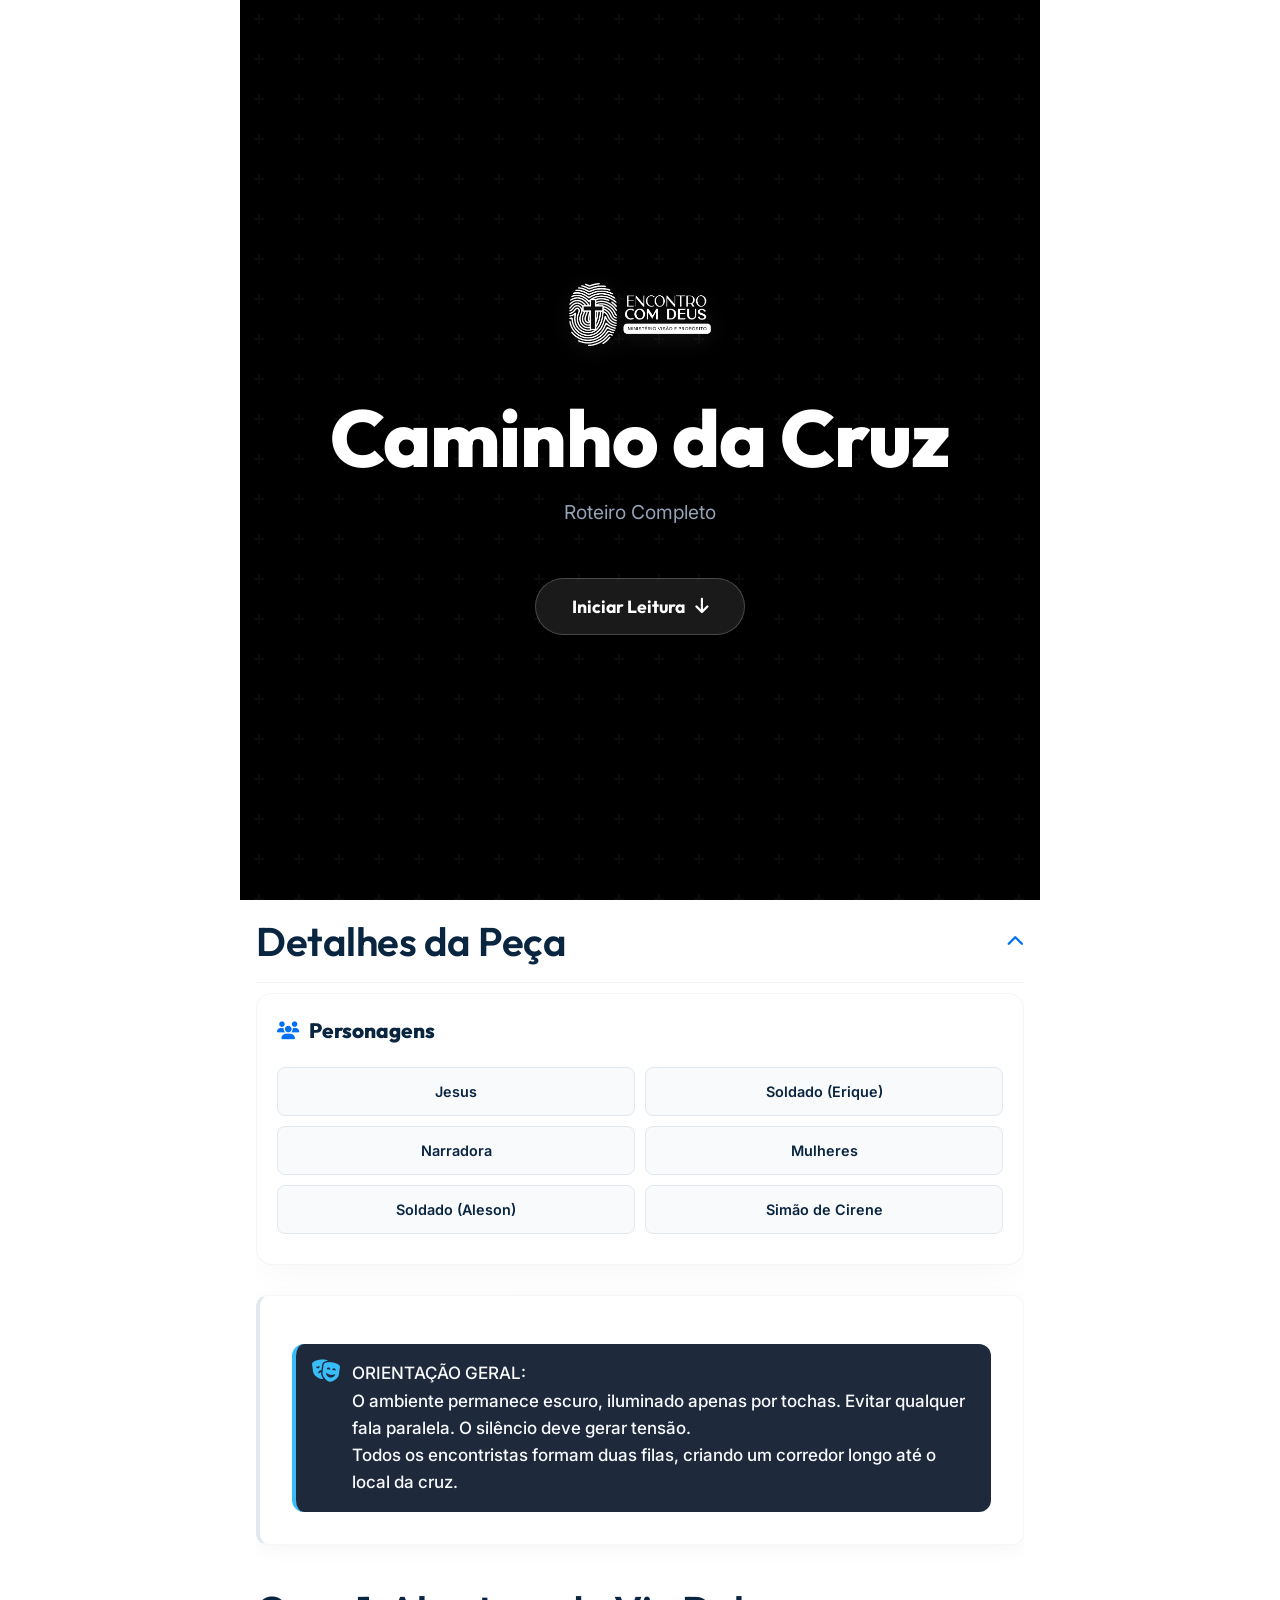
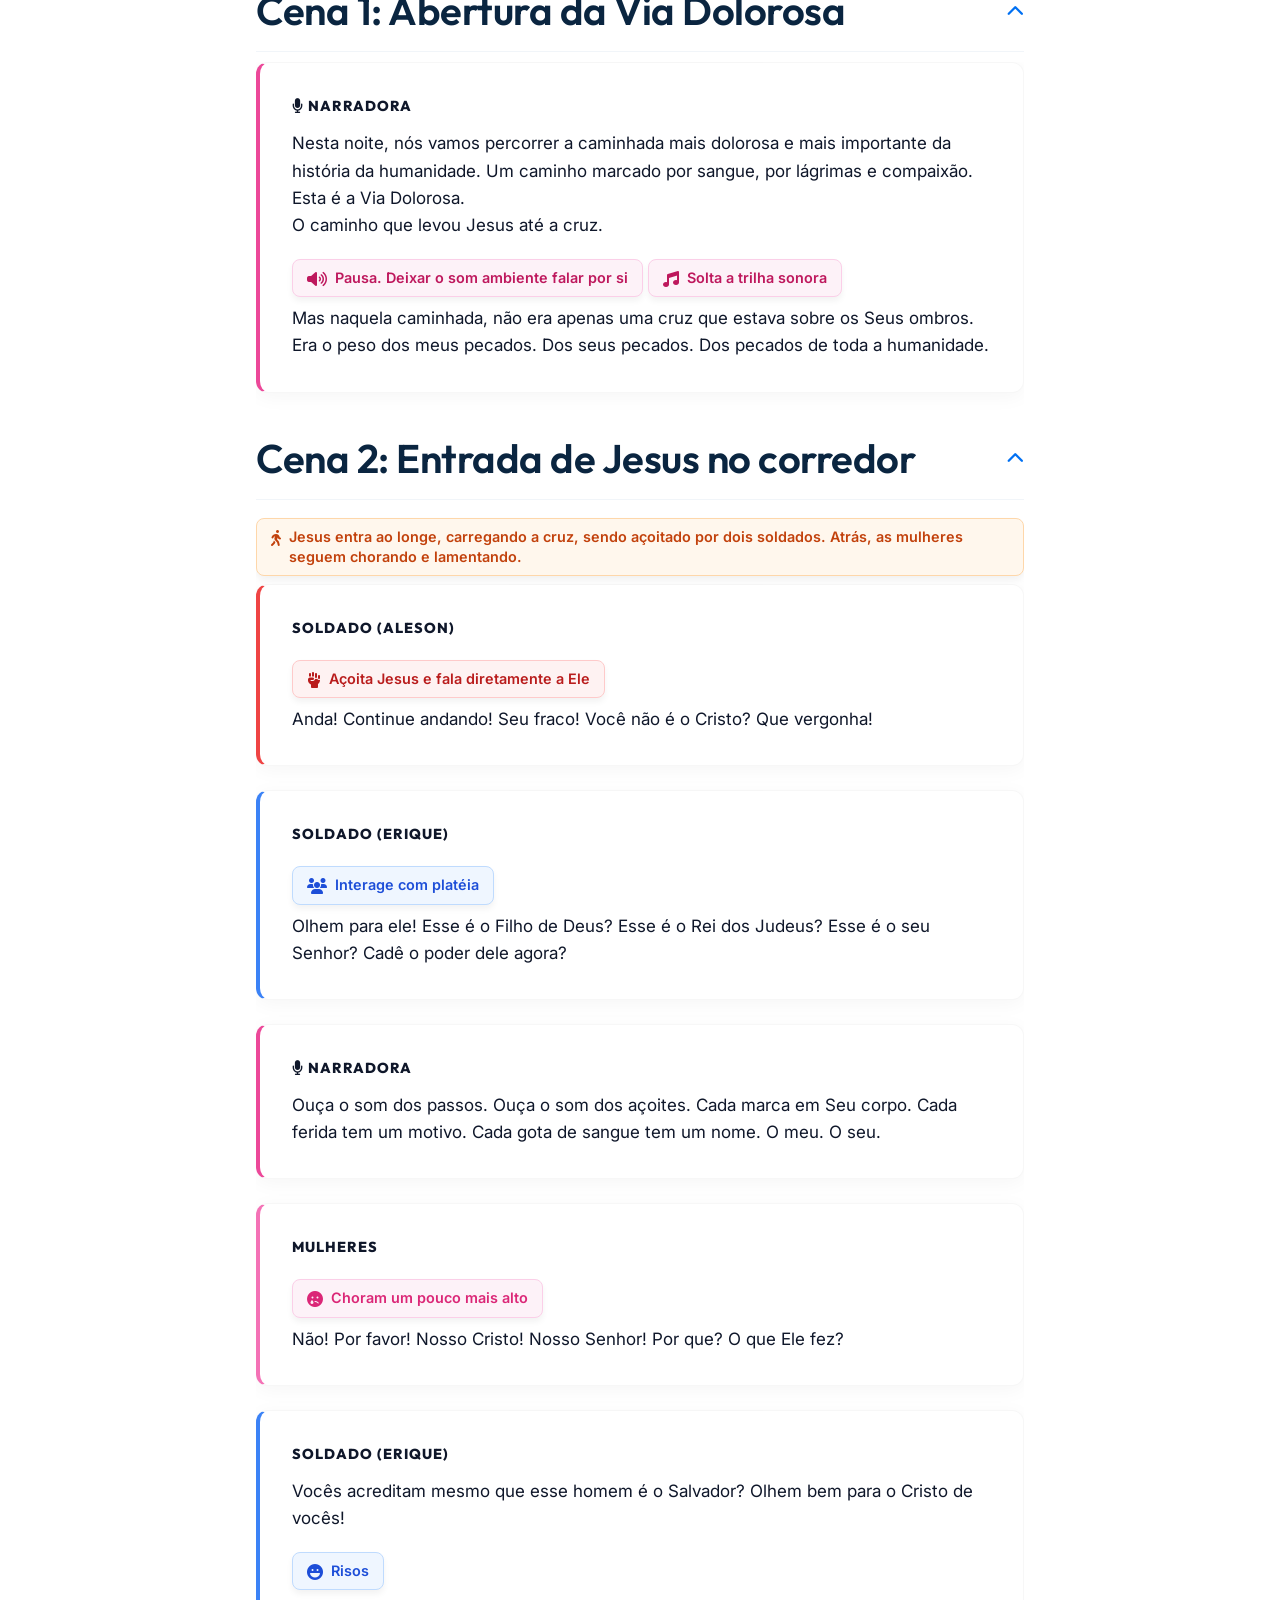
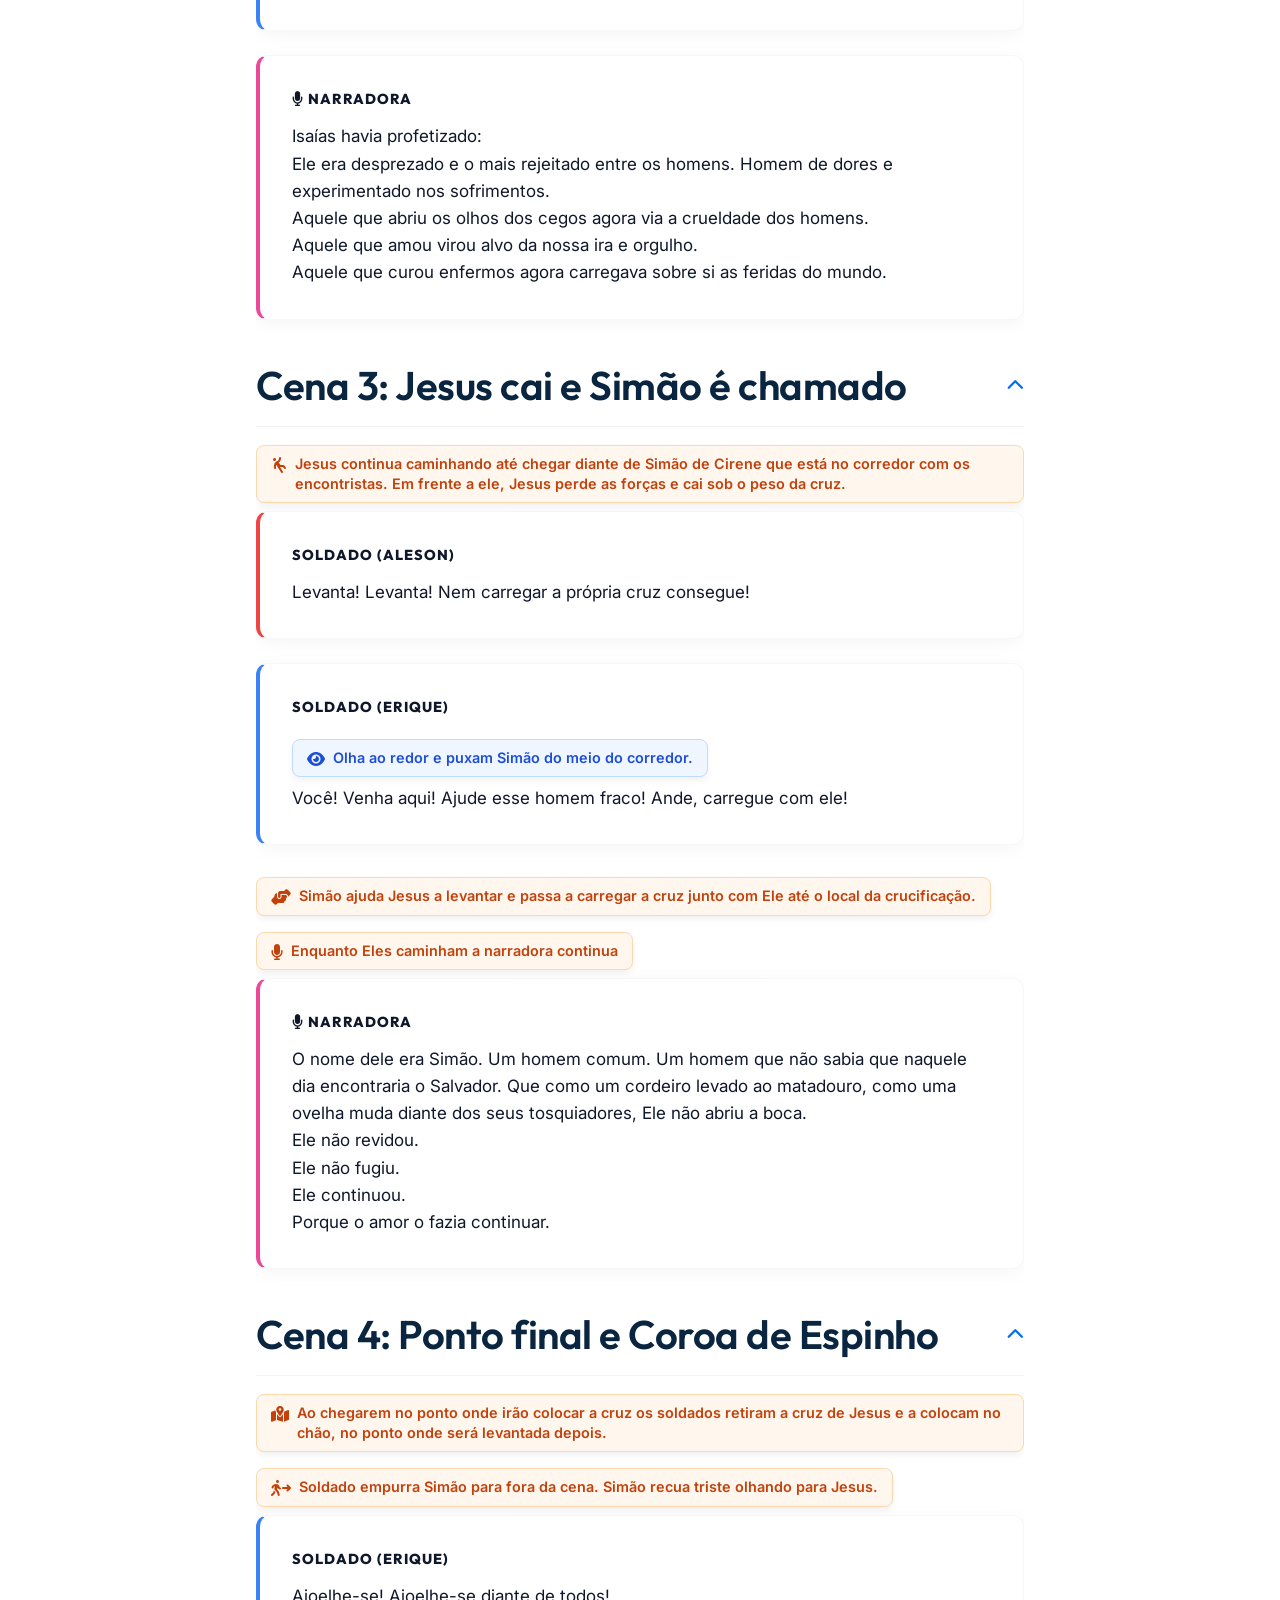
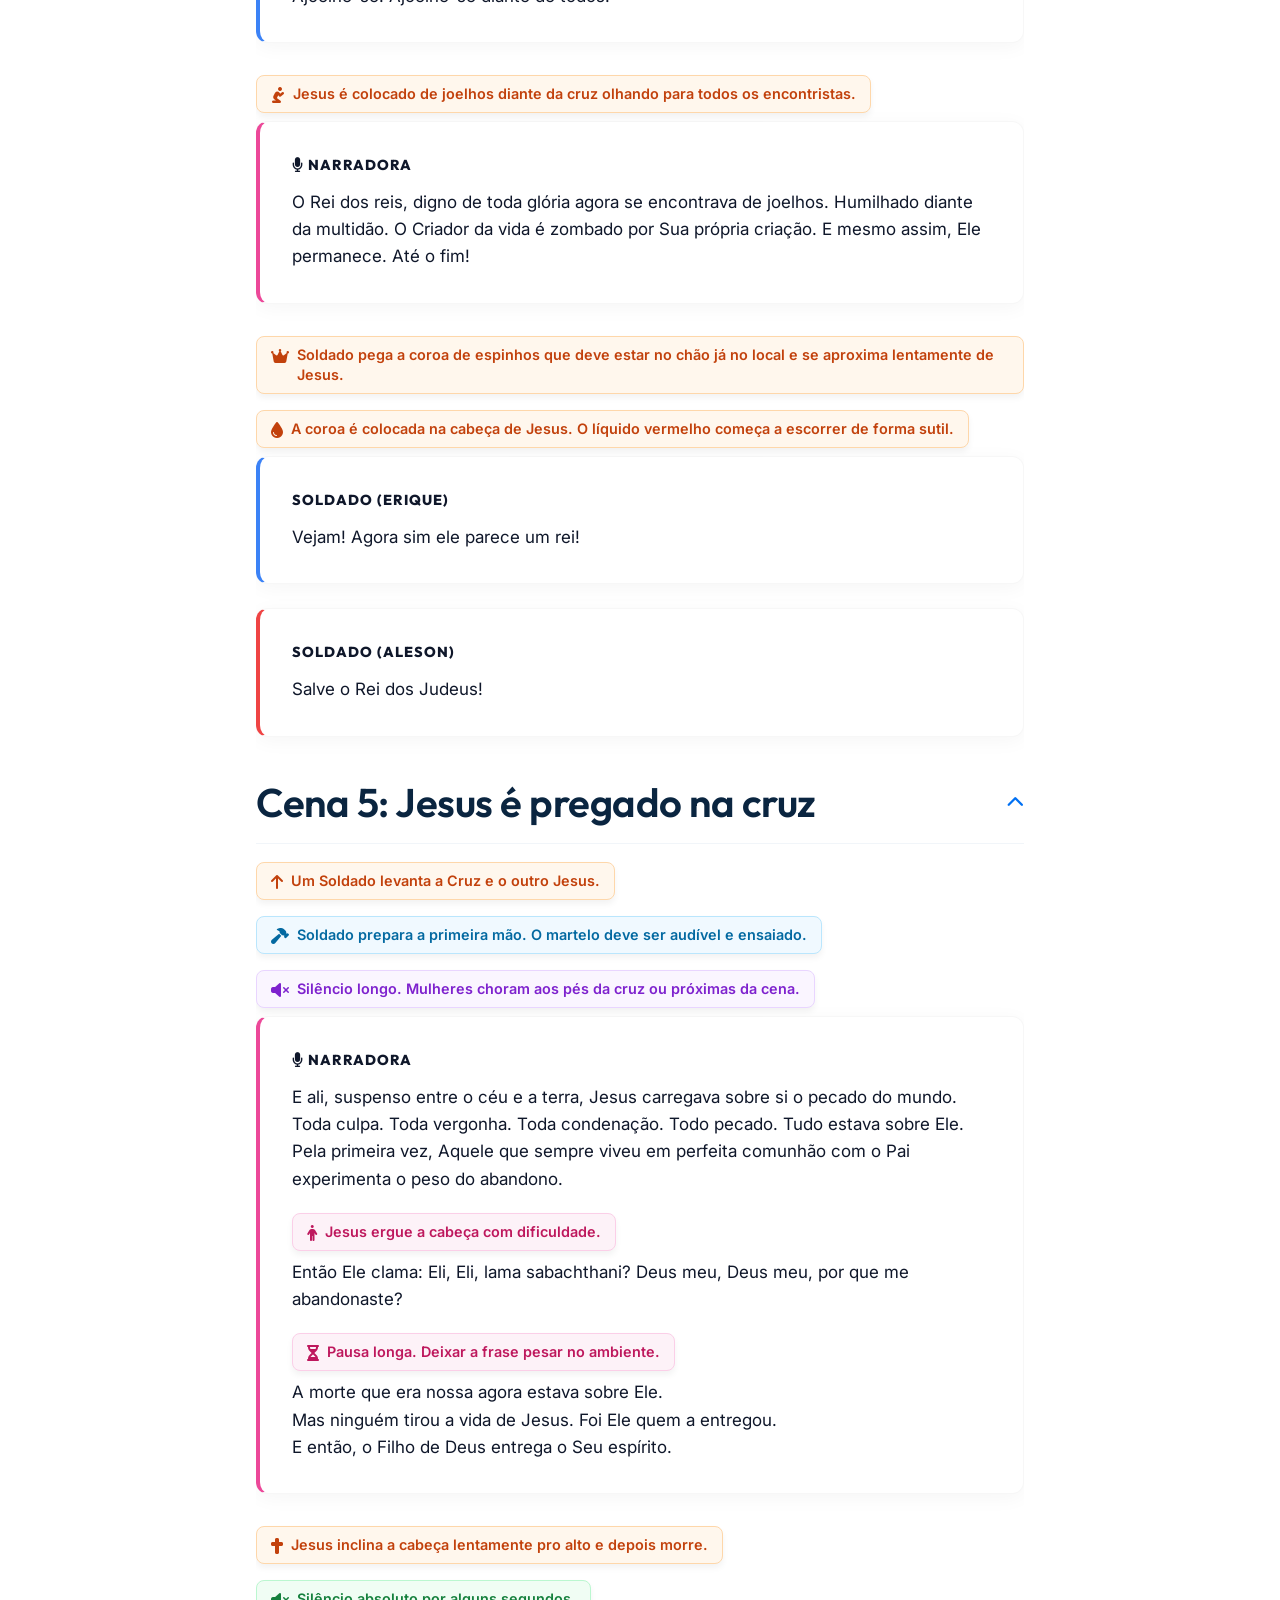
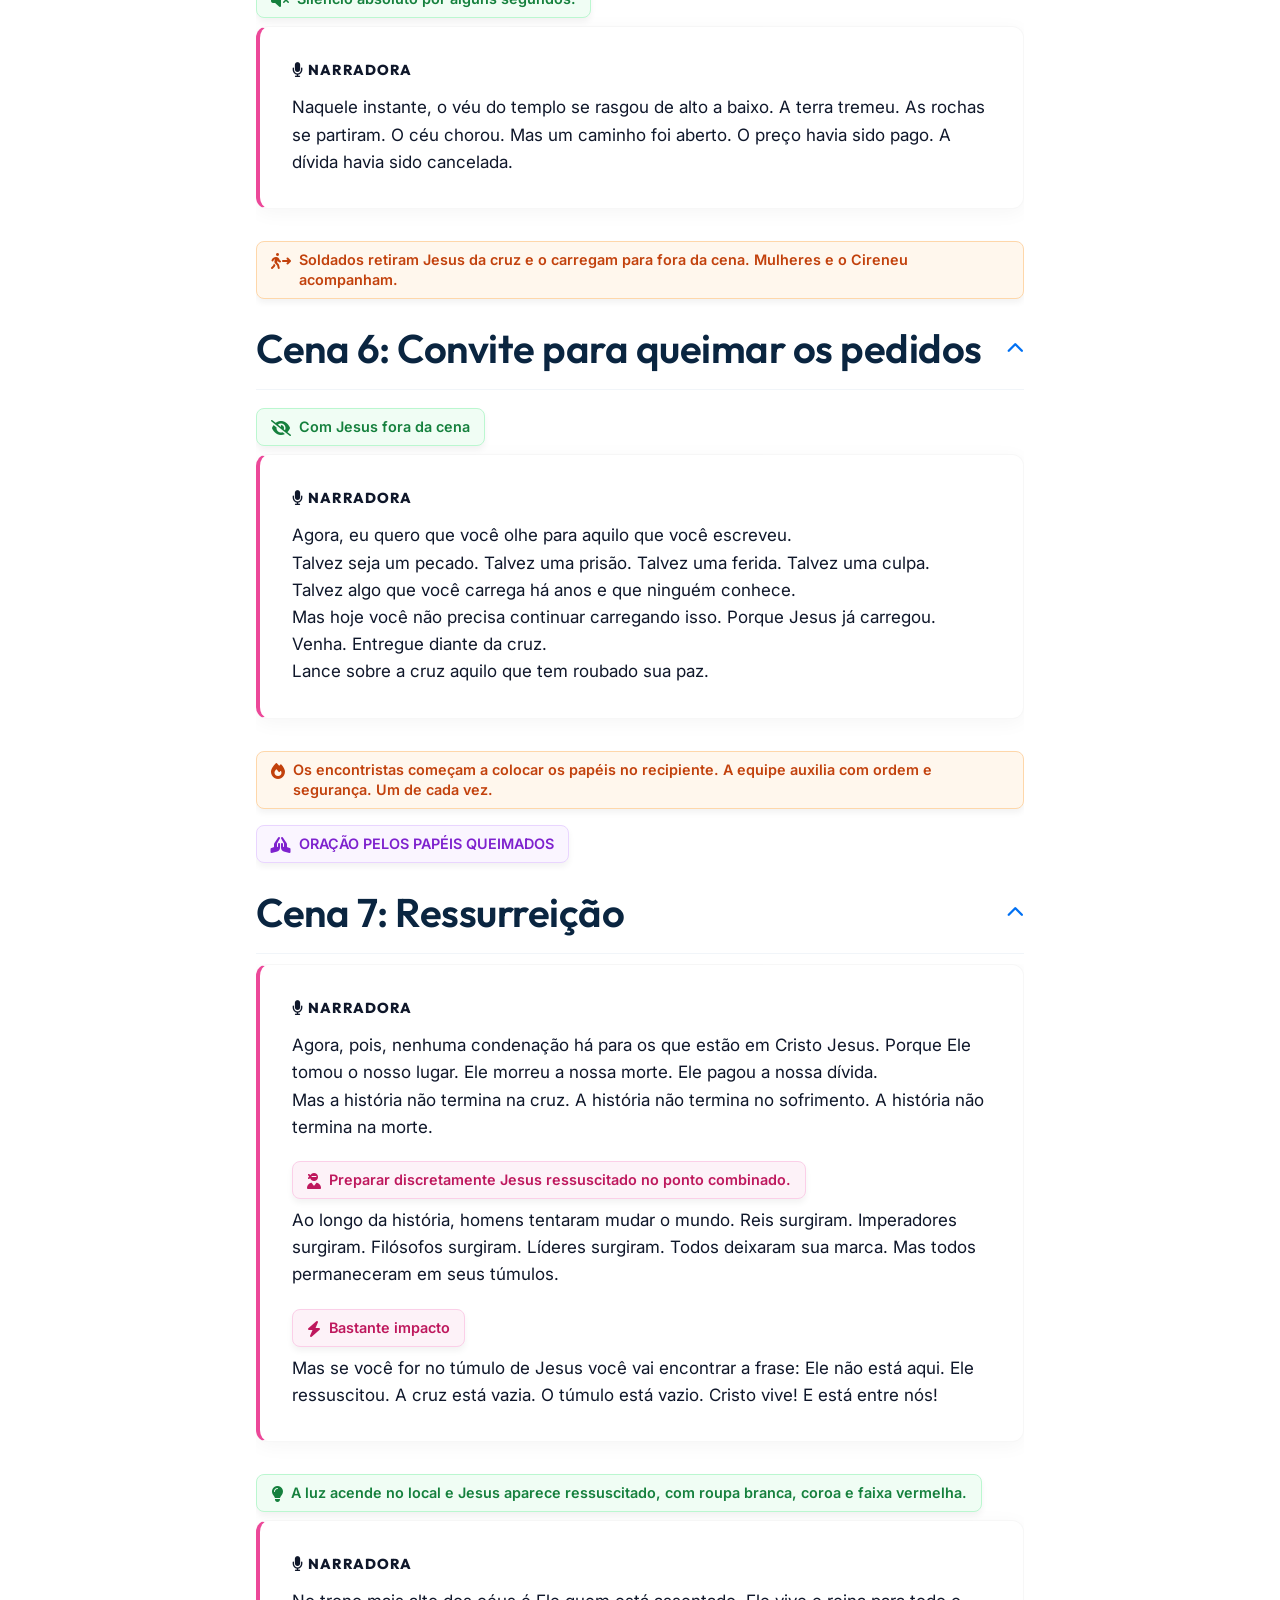
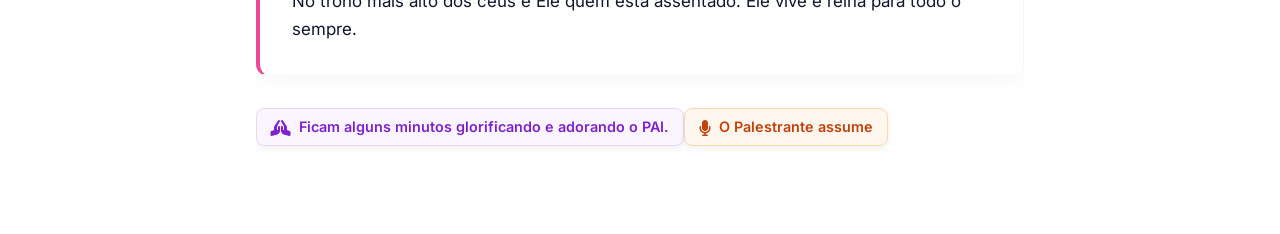
==== commit 868bc442: "Fix JS errors and hero id for deployment" ====
--- a/index.html
+++ b/index.html
@@ -1,4 +1,4 @@
-﻿<!DOCTYPE html>
+<!DOCTYPE html>
 <html lang="pt-BR">
 <head>
     <meta charset="UTF-8">
@@ -50,7 +50,7 @@
 
 <main>
     <!-- Hero Section -->
-    <section class="hero" id="scene-1" data-title="Capa">
+    <section class="hero" id="hero" data-title="Capa">
         <div class="hero-content">
             <img src="simbol-encontro-horizontal-claro.png" alt="Encontro com Deus" class="hero-logo">
             <h1 class="hero-title">Caminho da Cruz</h1>
--- a/style.css
+++ b/style.css
@@ -119,6 +119,7 @@
 
 /* Hero Section */
 .hero {
+    min-height: 100vh;
     min-height: 100svh;
     background: #000000;
     display: flex; justify-content: center; align-items: center;
@@ -281,7 +282,7 @@
     margin-top: 2px;
 }
 
-.block-direction { display: flex; gap: 12px; margin: 16px 0; padding: 16px; border-radius: 12px; background: #1e293b; color: #f8fafc; border-left: 4px solid #38bdf8; font-weight: 500; }
+.block-direction { display: flex; gap: 12px; margin: 16px 0; padding: 16px; border-radius: 12px; background: #1e293b; color: #f8fafc !important; border-left: 4px solid #38bdf8; font-weight: 500; }
 .block-direction i { font-size: 1.4rem; color: #38bdf8; }
 
 /* Tipos de Rubricas Globais */
@@ -336,8 +337,8 @@
 .c-dono { border-left-color: var(--c-dono); }
 .c-dono .stage-direction { background: #fef2f2; border-color: #fecaca; color: #991b1b; }
 
-.c-mulheres { border-left-color: #d97706; }
-.c-mulheres .stage-direction { background: #fefce8; border-color: #fef08a; color: #a16207; }
+.c-mulheres { border-left-color: #f472b6; }
+.c-mulheres .stage-direction { background: #fdf2f8; border-color: #fbcfe8; color: #db2777; }
 
 .c-pai { border-left-color: var(--c-pai); }
 .c-pai .stage-direction { background: #f0f9ff; border-color: #bae6fd; color: #0369a1; }
@@ -562,3 +563,4 @@
 .c-simao { border-left-color: #10b981; }
 .c-simao .stage-direction { background: #ecfdf5; border-color: #a7f3d0; color: #047857; }
 
+
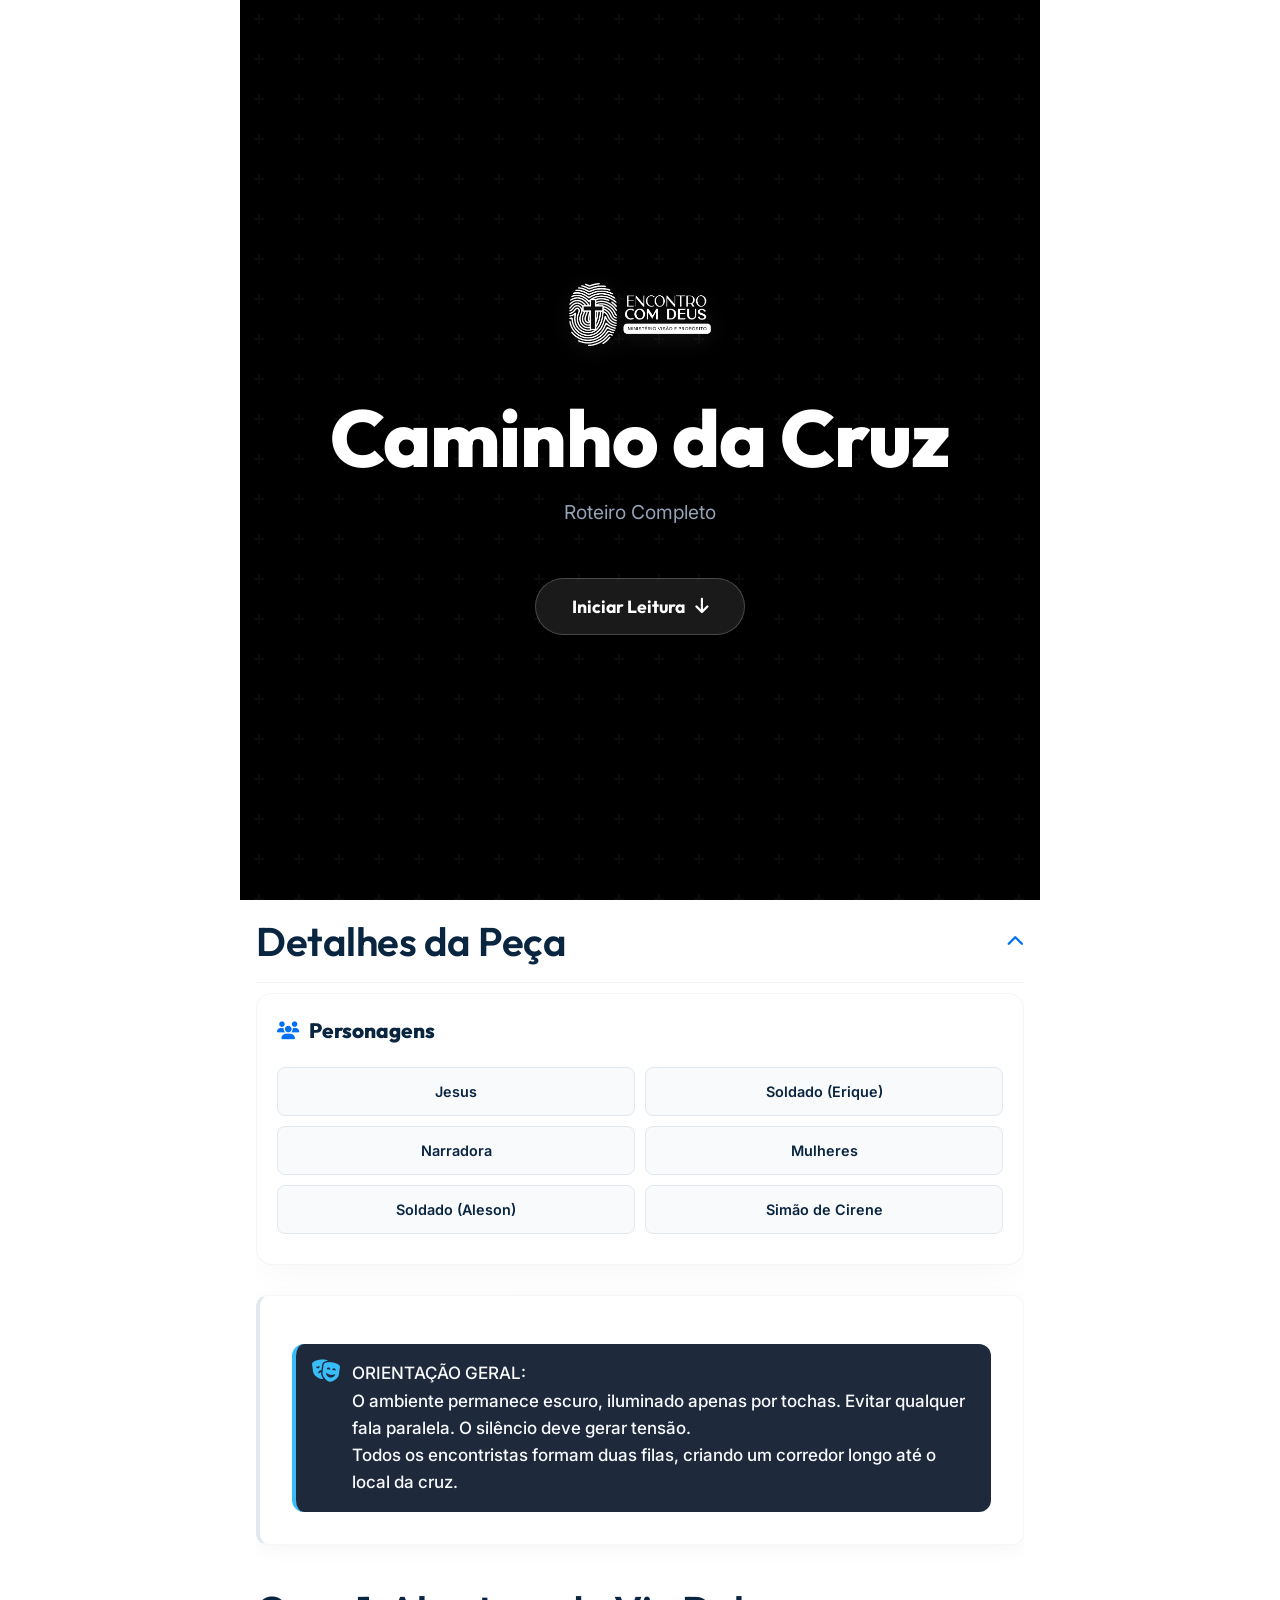
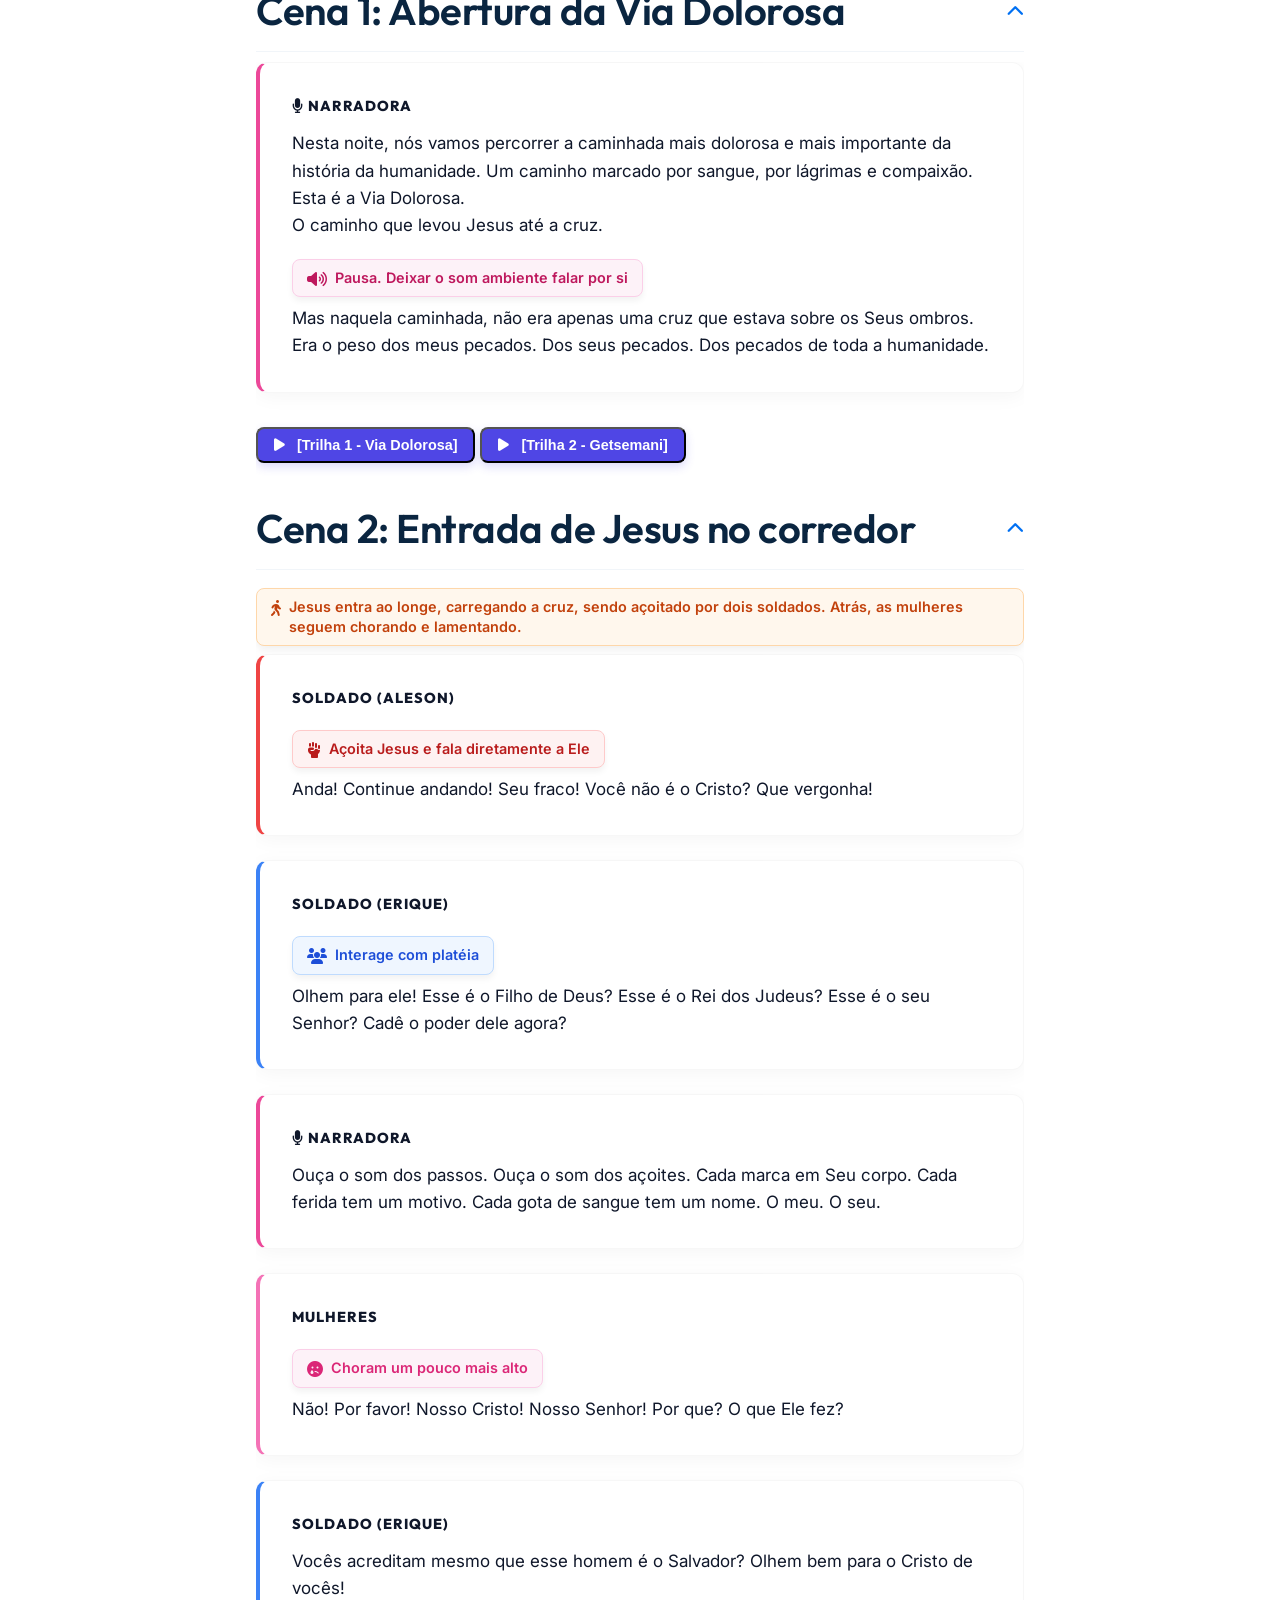
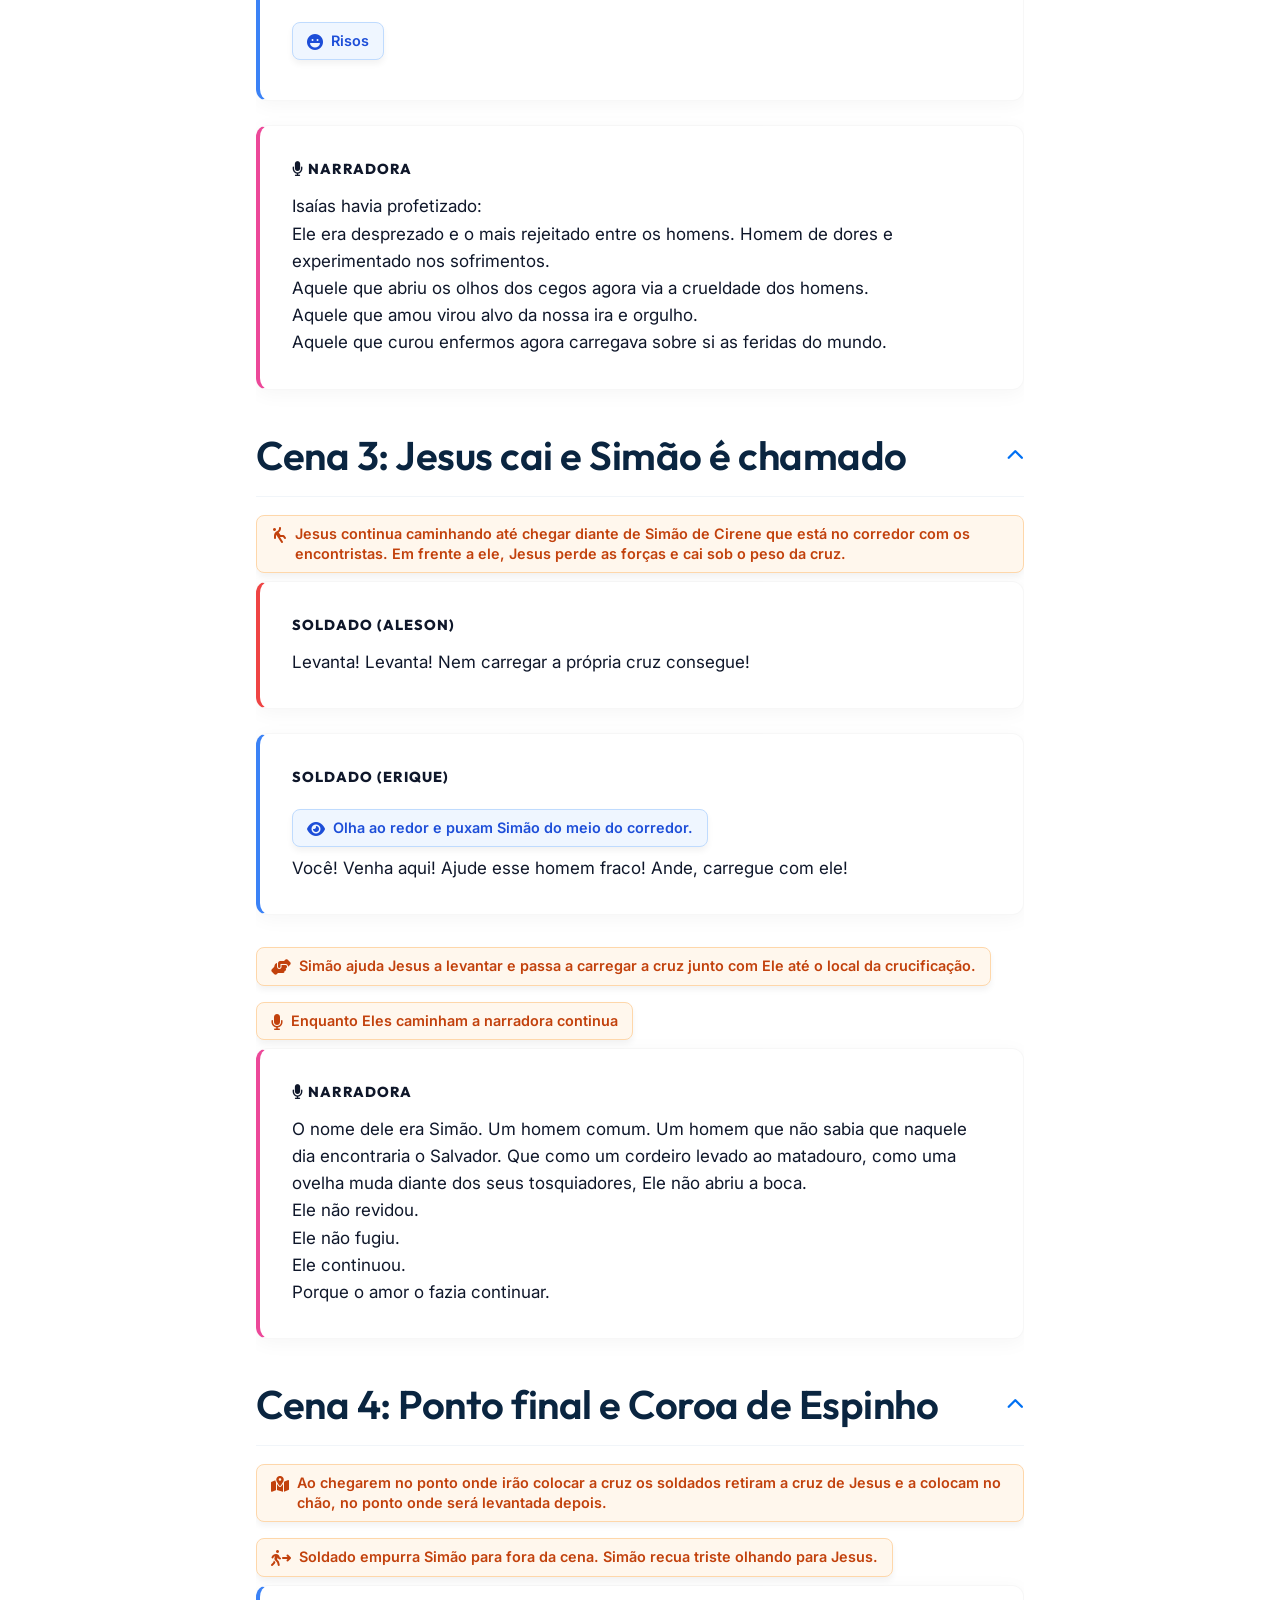
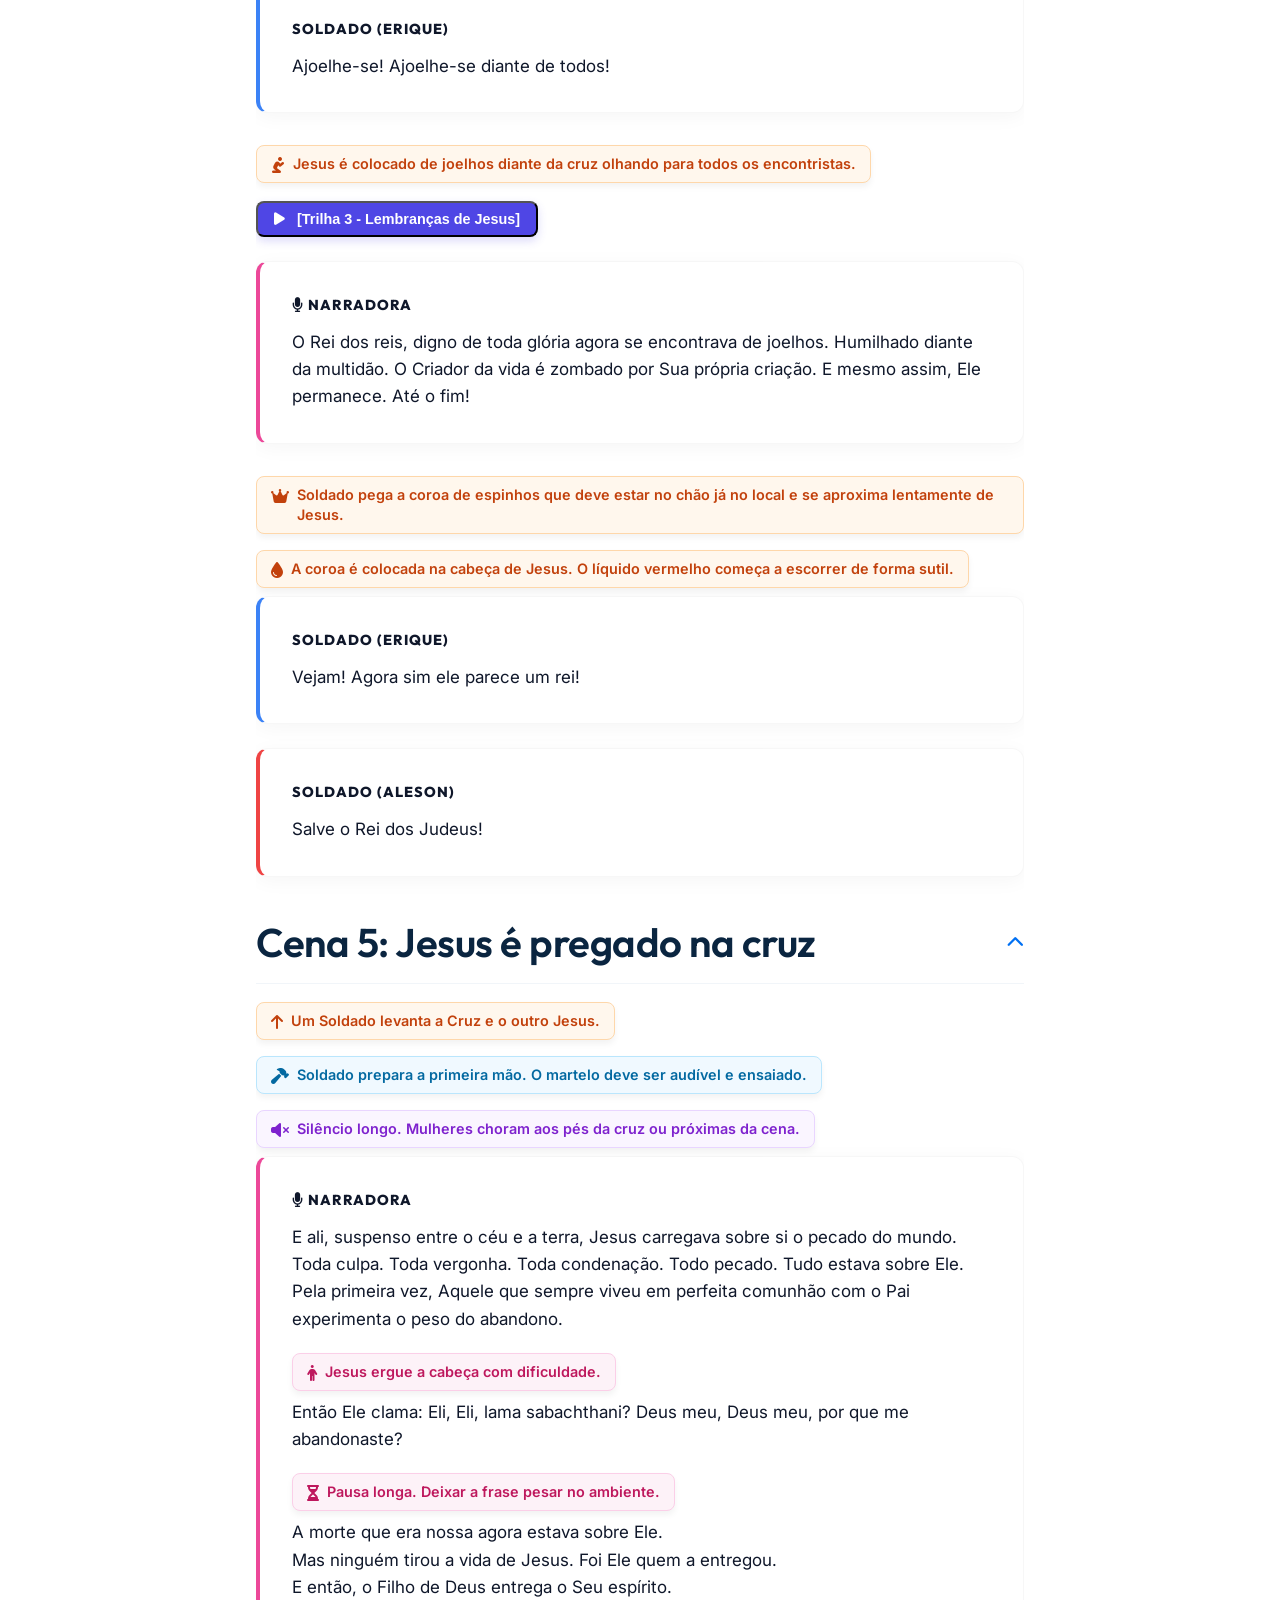
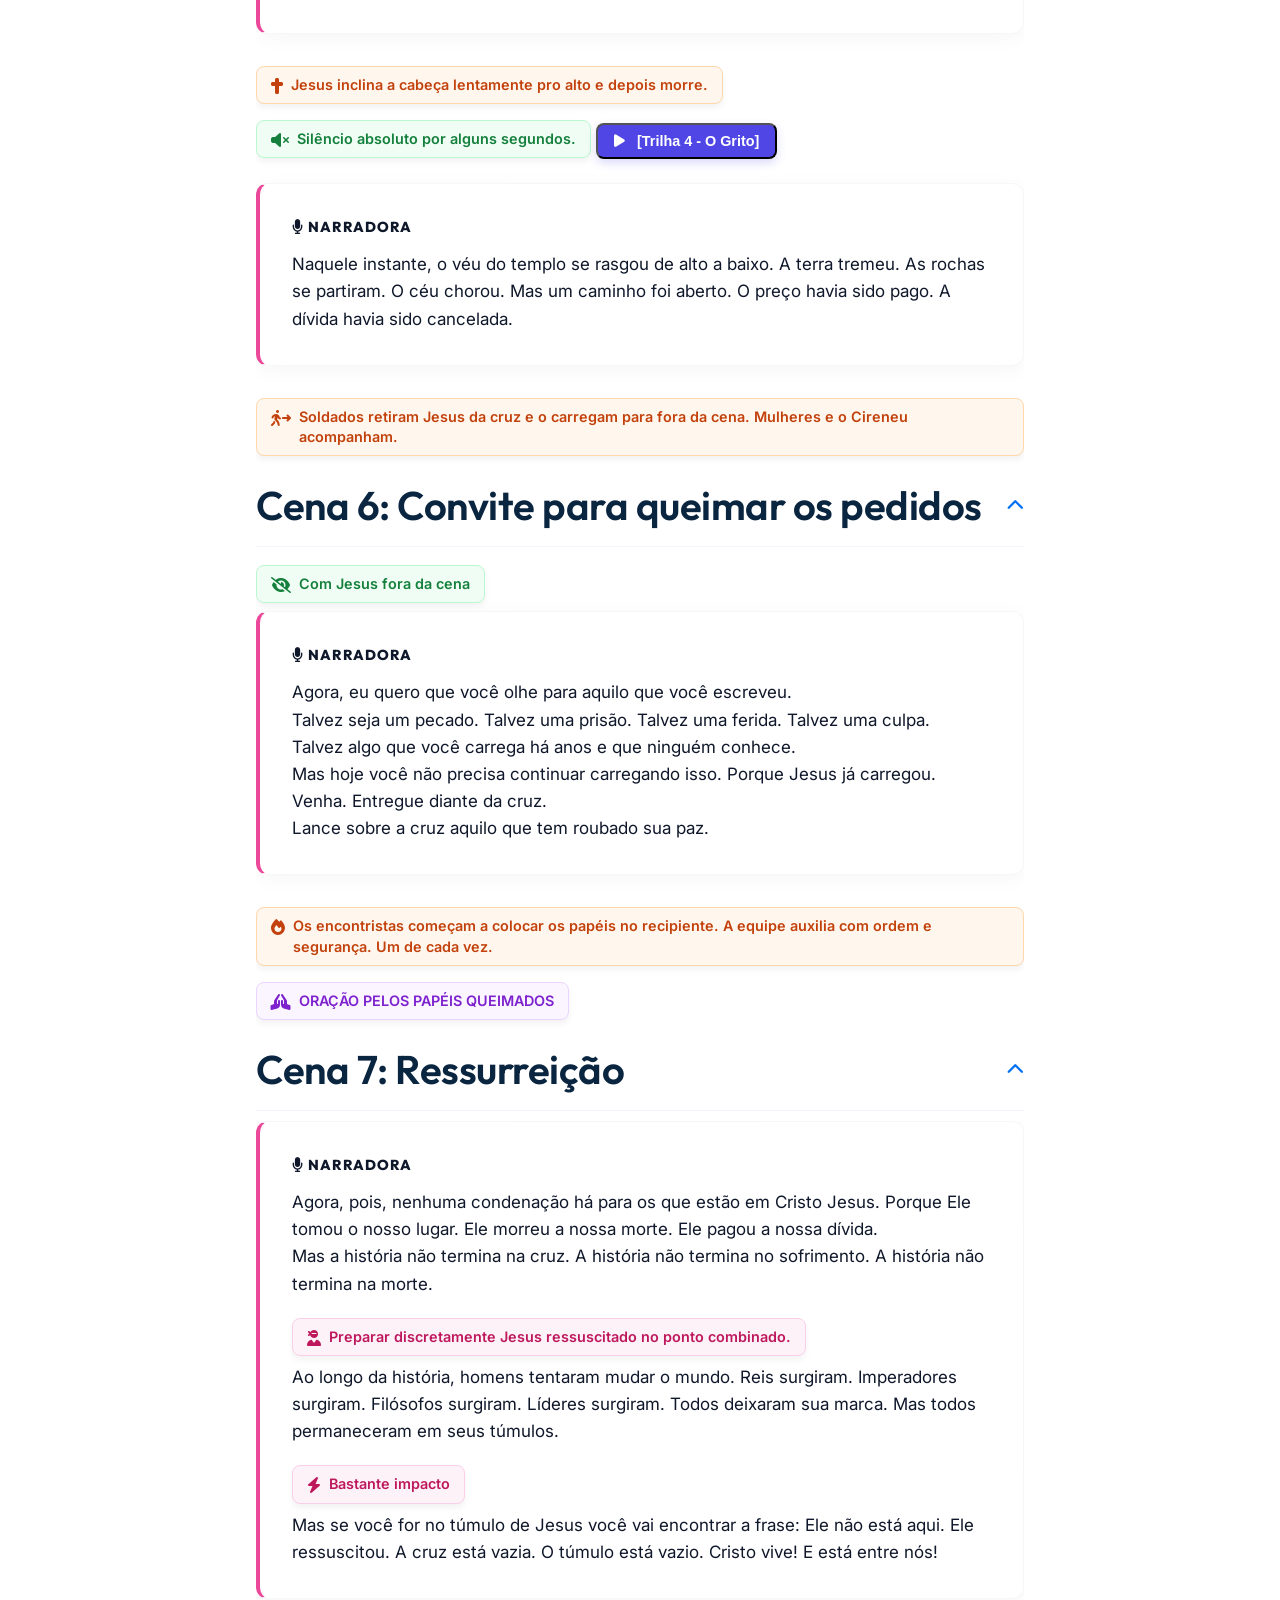
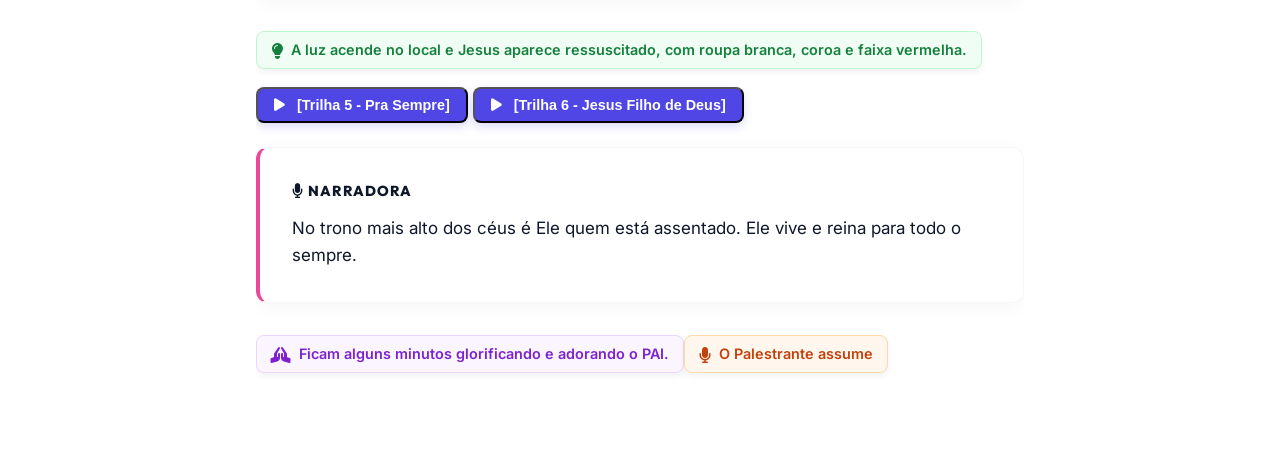
==== commit 85dd7aea: "Update audio player layout, logic and add Caminho da Cruz trilhas" ====
--- a/index.html
+++ b/index.html
@@ -36,6 +36,51 @@
     </div>
 </nav>
 
+<!-- Custom Audio Player UI -->
+<div class="custom-audio-player hidden" id="custom-audio-player">
+    <div class="player-header">
+        <div class="player-track-info"><i class="fa-solid fa-music"></i> <span id="player-title">Trilha</span></div>
+        <div class="player-actions">
+            <button id="player-minimize" aria-label="Minimizar" title="Minimizar"><i class="fa-solid fa-compress"></i></button>
+            <button id="player-close" aria-label="Fechar" title="Fechar"><i class="fa-solid fa-xmark"></i></button>
+        </div>
+    </div>
+    <div class="player-controls-main">
+        <button id="player-prev" aria-label="Anterior" title="Trilha Anterior"><i class="fa-solid fa-backward-step"></i></button>
+        <button id="player-play" class="main-play-btn" aria-label="Play/Pause"><i class="fa-solid fa-play"></i></button>
+        <button id="player-next" aria-label="Próxima" title="Próxima Trilha"><i class="fa-solid fa-forward-step"></i></button>
+    </div>
+    <div class="player-timeline-container">
+        <span id="player-current-time">0:00</span>
+        <input type="range" class="player-timeline" id="player-timeline" value="0" min="0" max="100" step="1" aria-label="Timeline" title="Timeline">
+        <span id="player-total-time">0:00</span>
+    </div>
+    <div class="player-options player-fade-options">
+        <label class="fade-toggle">
+            <input type="checkbox" id="use-fade" checked>
+            <div class="fade-slider"></div>
+            <span class="fade-label">FADE ENTRE MÚSICAS</span>
+        </label>
+        <label class="fade-toggle">
+            <input type="checkbox" id="use-repeat">
+            <div class="fade-slider"></div>
+            <span class="fade-label">REPETIR</span>
+        </label>
+    </div>
+</div>
+
+<!-- Minimized Player Widget -->
+<div class="minimized-player hidden" id="minimized-player" onclick="restorePlayer()">
+    <div class="minimized-info">
+        <i class="fa-solid fa-music"></i>
+        <div class="minimized-text">
+            <span class="minimized-label">Em espera</span>
+            <span id="minimized-title">Trilha...</span>
+        </div>
+    </div>
+    <button id="minimized-play" aria-label="Play/Pause" onclick="event.stopPropagation(); togglePlayerPlay()"><i class="fa-solid fa-play"></i></button>
+</div>
+
 <!-- Drawer Menu -->
 <div class="drawer-overlay" id="drawer-overlay" onclick="toggleMenu()"></div>
 <div class="drawer-menu" id="drawer-menu">
@@ -100,9 +145,10 @@
                 <div class="char-header narrador-header"><div class="char-main"><i class="fa-solid fa-microphone"></i> NARRADORA</div></div>
                 <p>Nesta noite, nós vamos percorrer a caminhada mais dolorosa e mais importante da história da humanidade. Um caminho marcado por sangue, por lágrimas e compaixão.<br>Esta é a Via Dolorosa.<br>O caminho que levou Jesus até a cruz.</p>
                 <span class="stage-direction sd-audio"><i class="fa-solid fa-volume-high"></i> Pausa. Deixar o som ambiente falar por si</span>
-                <span class="stage-direction sd-audio"><i class="fa-solid fa-music"></i> Solta a trilha sonora</span>
                 <p>Mas naquela caminhada, não era apenas uma cruz que estava sobre os Seus ombros. Era o peso dos meus pecados. Dos seus pecados. Dos pecados de toda a humanidade.</p>
             </div>
+            <button class="music-cue" onclick="toggleAudio('trilha-caminho-da-cruz/01-fernanda-brum-via-dolorosa.mp3', this)"><i class="fa-solid fa-play"></i> [Trilha 1 - Via Dolorosa]</button>
+            <button class="music-cue" onclick="toggleAudio('trilha-caminho-da-cruz/01-getsemani.mp3', this)"><i class="fa-solid fa-play"></i> [Trilha 2 - Getsemani]</button>
         </div>
     </section>
 
@@ -193,6 +239,7 @@
                 <p>Ajoelhe-se! Ajoelhe-se diante de todos!</p>
             </div>
             <span class="stage-direction sd-action"><i class="fa-solid fa-person-praying"></i> Jesus é colocado de joelhos diante da cruz olhando para todos os encontristas.</span>
+            <button class="music-cue" onclick="toggleAudio('trilha-caminho-da-cruz/02-lembranças-de-jesus-cut.mp3', this)"><i class="fa-solid fa-play"></i> [Trilha 3 - Lembranças de Jesus]</button>
             <div class="dialogue-card c-narracao">
                 <div class="char-header narrador-header"><div class="char-main"><i class="fa-solid fa-microphone"></i> NARRADORA</div></div>
                 <p>O Rei dos reis, digno de toda glória agora se encontrava de joelhos. Humilhado diante da multidão. O Criador da vida é zombado por Sua própria criação. E mesmo assim, Ele permanece. Até o fim!</p>
@@ -229,6 +276,7 @@
                 <p>A morte que era nossa agora estava sobre Ele.<br>Mas ninguém tirou a vida de Jesus. Foi Ele quem a entregou.<br>E então, o Filho de Deus entrega o Seu espírito.</p>
             </div>
             <span class="stage-direction sd-action"><i class="fa-solid fa-cross"></i> Jesus inclina a cabeça lentamente pro alto e depois morre.</span><span class="stage-direction sd-tech"><i class="fa-solid fa-volume-xmark"></i> Silêncio absoluto por alguns segundos.</span>
+            <button class="music-cue" onclick="toggleAudio('trilha-caminho-da-cruz/03-min-p-vivas-o-grito.mp3', this)"><i class="fa-solid fa-play"></i> [Trilha 4 - O Grito]</button>
             <div class="dialogue-card c-narracao">
                 <div class="char-header narrador-header"><div class="char-main"><i class="fa-solid fa-microphone"></i> NARRADORA</div></div>
                 <p>Naquele instante, o véu do templo se rasgou de alto a baixo. A terra tremeu. As rochas se partiram. O céu chorou. Mas um caminho foi aberto. O preço havia sido pago. A dívida havia sido cancelada.</p>
@@ -275,6 +323,8 @@
                 <p>Mas se você for no túmulo de Jesus você vai encontrar a frase: Ele não está aqui. Ele ressuscitou. A cruz está vazia. O túmulo está vazio. Cristo vive! E está entre nós!</p>
             </div>
             <span class="stage-direction sd-tech"><i class="fa-solid fa-lightbulb"></i> A luz acende no local e Jesus aparece ressuscitado, com roupa branca, coroa e faixa vermelha.</span>
+            <button class="music-cue" onclick="toggleAudio('trilha-caminho-da-cruz/04-pra-sempre-cut.mp3', this)"><i class="fa-solid fa-play"></i> [Trilha 5 - Pra Sempre]</button>
+            <button class="music-cue" onclick="toggleAudio('trilha-caminho-da-cruz/05-jesus-filho-de-deus-cut.mp3', this)"><i class="fa-solid fa-play"></i> [Trilha 6 - Jesus Filho de Deus]</button>
             <div class="dialogue-card c-narracao">
                 <div class="char-header narrador-header"><div class="char-main"><i class="fa-solid fa-microphone"></i> NARRADORA</div></div>
                 <p>No trono mais alto dos céus é Ele quem está assentado. Ele vive e reina para todo o sempre.</p>
--- a/style.css
+++ b/style.css
@@ -457,103 +457,124 @@
     display: none;
 }
 
-.player-header { display: flex; justify-content: space-between; align-items: center; }
-.player-track-info { display: flex; align-items: center; gap: 10px; font-weight: 600; font-family: 'Outfit', sans-serif; font-size: 0.95rem; overflow: hidden; white-space: nowrap; text-overflow: ellipsis; }
+.player-header { display: flex; justify-content: space-between; align-items: center; margin-bottom: 5px; }
+.player-track-info { display: flex; align-items: center; gap: 10px; font-weight: 600; font-family: 'Outfit', sans-serif; font-size: 1rem; overflow: hidden; white-space: nowrap; text-overflow: ellipsis; color: #f8fafc; }
 .player-track-info i { color: #3b82f6; }
 
-.player-controls-top { display: flex; align-items: center; gap: 15px; }
+.player-actions { display: flex; gap: 12px; }
+.player-actions button { background: none; border: none; color: #94a3b8; font-size: 1.2rem; cursor: pointer; transition: 0.2s; padding: 0; }
+.player-actions button:hover:not(:disabled) { color: white; }
+.player-actions button:disabled { opacity: 0.3; cursor: not-allowed; }
 
 /* Fade Toggle */
 .fade-toggle { display: flex; align-items: center; gap: 8px; cursor: pointer; -webkit-user-select: none; user-select: none; }
 .fade-toggle input { display: none; }
-.fade-slider { width: 34px; height: 20px; background: #334155; border-radius: 20px; position: relative; transition: 0.3s; }
+.fade-slider { width: 36px; height: 20px; background: #334155; border-radius: 20px; position: relative; transition: 0.3s; }
 .fade-slider::before { content: ''; position: absolute; width: 14px; height: 14px; border-radius: 50%; background: white; top: 3px; left: 3px; transition: 0.3s; }
 .fade-toggle input:checked + .fade-slider { background: #10b981; }
-.fade-toggle input:checked + .fade-slider::before { transform: translateX(14px); }
-.fade-label { font-size: 0.75rem; font-weight: 600; color: #94a3b8; }
+.fade-toggle input:checked + .fade-slider::before { transform: translateX(16px); }
+.fade-label { font-size: 0.75rem; font-weight: 700; color: #94a3b8; transition: 0.3s; }
 .fade-toggle input:checked ~ .fade-label { color: #10b981; }
 
-.player-close { background: none; border: none; color: #94a3b8; font-size: 1.2rem; cursor: pointer; transition: 0.2s; padding: 0; }
-.player-close:hover { color: white; }
-
 .player-timeline-container { display: flex; align-items: center; gap: 12px; font-size: 0.75rem; color: #cbd5e1; font-family: monospace; }
-.player-timeline { flex: 1; -webkit-appearance: none; appearance: none; height: 4px; background: #334155; border-radius: 4px; outline: none; cursor: pointer; }
-.player-timeline::-webkit-slider-thumb { -webkit-appearance: none; appearance: none; width: 12px; height: 12px; border-radius: 50%; background: #3b82f6; cursor: pointer; transition: 0.2s; }
+.player-timeline { flex: 1; -webkit-appearance: none; appearance: none; height: 6px; background: #334155; border-radius: 4px; outline: none; cursor: pointer; }
+.player-timeline::-webkit-slider-thumb { -webkit-appearance: none; appearance: none; width: 14px; height: 14px; border-radius: 50%; background: #3b82f6; cursor: pointer; transition: 0.2s; }
 .player-timeline::-webkit-slider-thumb:hover { transform: scale(1.3); }
 
-.player-controls-main { display: flex; justify-content: center; align-items: center; }
-.player-btn { background: #3b82f6; color: white; border: none; width: 50px; height: 50px; border-radius: 50%; display: flex; justify-content: center; align-items: center; font-size: 1.2rem; cursor: pointer; transition: 0.2s; box-shadow: 0 4px 15px rgba(59, 130, 246, 0.4); }
-.player-btn:hover { background: #2563eb; transform: scale(1.05); }
-.player-btn.playing { background: #10b981; box-shadow: 0 4px 15px rgba(16, 185, 129, 0.4); }
-.player-btn.playing:hover { background: #059669; }
-
-/* Overwrite the previous button audio-tag styles from add-audio.js if needed */
-button.audio-tag.playing-active {
+.player-controls-main { display: flex; justify-content: center; align-items: center; gap: 20px; }
+.player-controls-main button { background: none; border: none; color: #cbd5e1; font-size: 1.5rem; cursor: pointer; transition: 0.2s; padding: 0; }
+.player-controls-main button:hover { color: white; transform: scale(1.1); }
+.player-controls-main .main-play-btn { background: #3b82f6; color: white; width: 56px; height: 56px; border-radius: 50%; display: flex; justify-content: center; align-items: center; font-size: 1.4rem; box-shadow: 0 4px 15px rgba(59, 130, 246, 0.4); }
+.player-controls-main .main-play-btn:hover { background: #2563eb; transform: scale(1.05); }
+.player-controls-main .main-play-btn.playing { background: #10b981; box-shadow: 0 4px 15px rgba(16, 185, 129, 0.4); }
+.player-controls-main .main-play-btn.playing:hover { background: #059669; }
+
+/* Minimized Player */
+.minimized-player {
+    position: fixed;
+    bottom: 20px;
+    right: 20px;
+    background: rgba(15, 23, 42, 0.95);
+    -webkit-backdrop-filter: blur(16px);
+    backdrop-filter: blur(16px);
+    border: 1px solid rgba(255, 255, 255, 0.1);
+    border-radius: 50px;
+    padding: 8px 12px 8px 16px;
+    box-shadow: 0 10px 25px rgba(0, 0, 0, 0.5);
+    z-index: 999;
+    display: flex;
+    align-items: center;
+    gap: 15px;
+    cursor: pointer;
+    transition: transform 0.4s cubic-bezier(0.16, 1, 0.3, 1), opacity 0.4s;
+    transform: translateY(150px);
+    opacity: 0;
+}
+.minimized-player.visible {
+    transform: translateY(0);
+    opacity: 1;
+}
+.minimized-player.hidden {
+    display: none;
+}
+.minimized-info {
+    display: flex;
+    align-items: center;
+    gap: 12px;
+}
+.minimized-info i {
+    color: #3b82f6;
+    font-size: 1.2rem;
+}
+.minimized-text {
+    display: flex;
+    flex-direction: column;
+}
+.minimized-label {
+    font-size: 0.65rem;
+    color: #94a3b8;
+    text-transform: uppercase;
+    letter-spacing: 0.5px;
+    font-weight: 700;
+}
+#minimized-title {
+    font-family: 'Outfit', sans-serif;
+    font-size: 0.9rem;
+    color: white;
+    font-weight: 600;
+    max-width: 150px;
+    overflow: hidden;
+    white-space: nowrap;
+    text-overflow: ellipsis;
+}
+#minimized-play {
+    background: #3b82f6;
+    color: white;
+    border: none;
+    width: 36px;
+    height: 36px;
+    border-radius: 50%;
+    display: flex;
+    justify-content: center;
+    align-items: center;
+    font-size: 0.9rem;
+    cursor: pointer;
+    transition: 0.2s;
+}
+#minimized-play:hover {
+    background: #2563eb;
+    transform: scale(1.05);
+}
+#minimized-play.playing {
     background: #10b981;
-    animation: audioPulse 1.5s infinite;
-}
-
-/* Audio Player Styles */
-button.audio-tag {
-    border: none;
-    cursor: pointer;
-    font-family: inherit;
-    transition: all 0.2s ease;
-}
-button.audio-tag:hover {
-    background: #1d4ed8;
-    transform: scale(1.05);
-}
-button.audio-tag.playing {
-    background: #10b981;
-    animation: audioPulse 1.5s infinite;
-}
-@keyframes audioPulse {
-    0% { box-shadow: 0 0 0 0 rgba(16, 185, 129, 0.4); }
-    70% { box-shadow: 0 0 0 6px rgba(16, 185, 129, 0); }
-    100% { box-shadow: 0 0 0 0 rgba(16, 185, 129, 0); }
-}
-
-/* Audio Player Styles */
-button.audio-tag {
-    border: none;
-    cursor: pointer;
-    font-family: inherit;
-    transition: all 0.2s ease;
-}
-button.audio-tag:hover {
-    background: #1d4ed8;
-    transform: scale(1.05);
-}
-button.audio-tag.playing {
-    background: #10b981;
-    animation: audioPulse 1.5s infinite;
-}
-@keyframes audioPulse {
-    0% { box-shadow: 0 0 0 0 rgba(16, 185, 129, 0.4); }
-    70% { box-shadow: 0 0 0 6px rgba(16, 185, 129, 0); }
-    100% { box-shadow: 0 0 0 0 rgba(16, 185, 129, 0); }
-}
-
-/* Audio Player Styles */
-button.audio-tag {
-    border: none;
-    cursor: pointer;
-    font-family: inherit;
-    transition: all 0.2s ease;
-}
-button.audio-tag:hover {
-    background: #1d4ed8;
-    transform: scale(1.05);
-}
-button.audio-tag.playing {
-    background: #10b981;
-    animation: audioPulse 1.5s infinite;
-}
-@keyframes audioPulse {
-    0% { box-shadow: 0 0 0 0 rgba(16, 185, 129, 0.4); }
-    70% { box-shadow: 0 0 0 6px rgba(16, 185, 129, 0); }
-    100% { box-shadow: 0 0 0 0 rgba(16, 185, 129, 0); }
+}
+
+.player-fade-options {
+    display: flex;
+    justify-content: center;
+    gap: 20px;
+    margin-top: 10px;
+    flex-wrap: wrap;
 }
 
 .c-soldado1 { border-left-color: #ef4444; }
